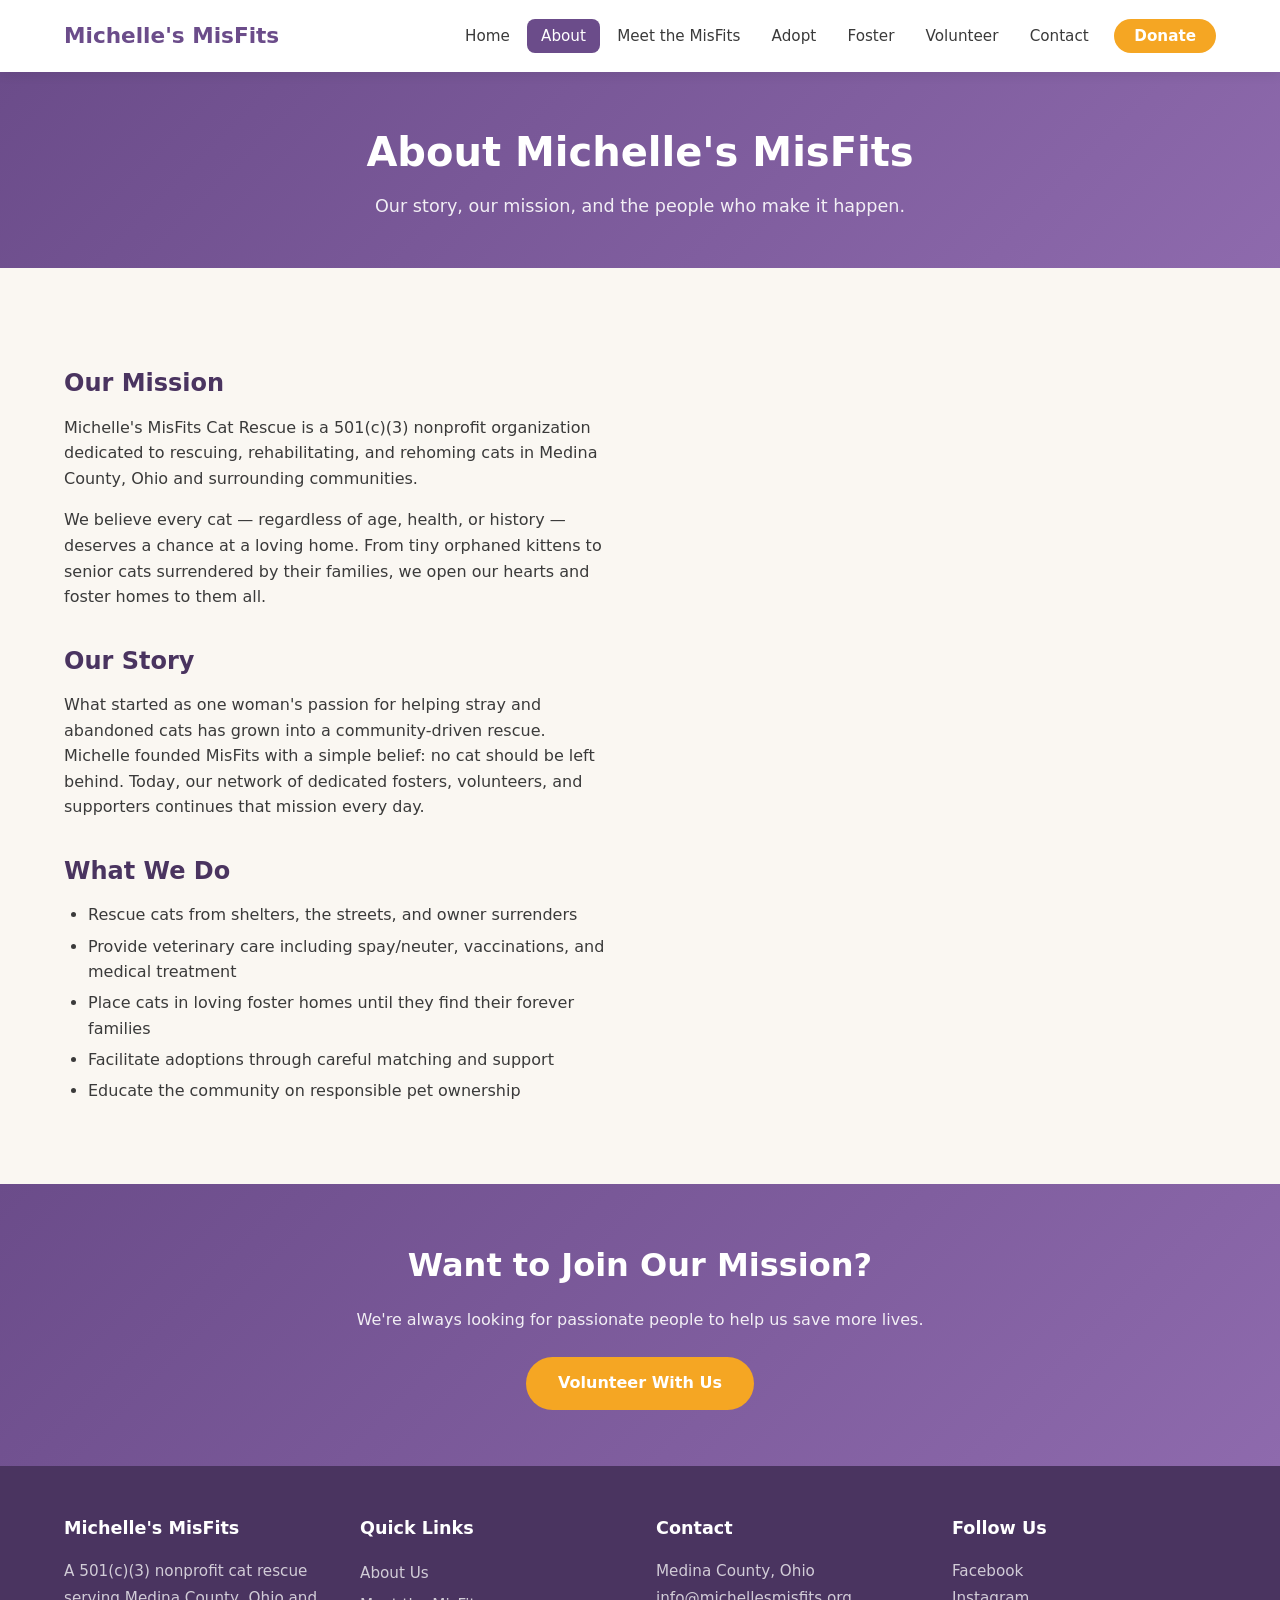
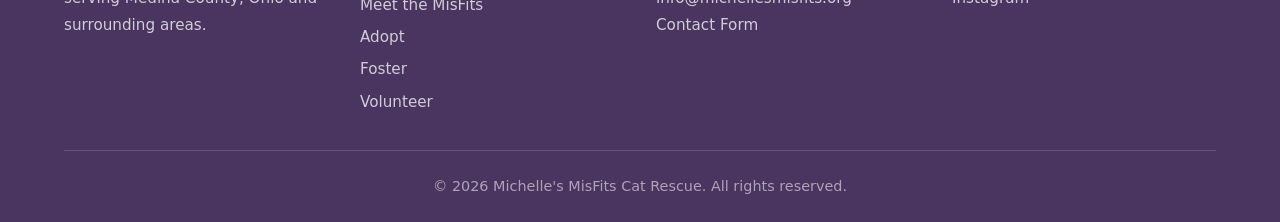
==== about.html @ 8b6a73ad "Add complete static site for Michelle's MisFits Cat Rescue 8-page static site with shared nav/footer" ====
<!DOCTYPE html>
<html lang="en">
<head>
  <meta charset="UTF-8">
  <meta name="viewport" content="width=device-width, initial-scale=1.0">
  <title>About Us | Michelle's MisFits Cat Rescue</title>
  <meta name="description" content="Learn about Michelle's MisFits, our mission, and the team behind Medina County's dedicated cat rescue.">
  <link rel="stylesheet" href="styles.css">
</head>
<body>

  <!-- HEADER -->
  <header>
    <nav class="nav-wrapper">
      <a href="index.html" class="logo">
        <img src="images/logo.png" alt="Michelle's MisFits logo" onerror="this.style.display='none'">
        <span>Michelle's MisFits</span>
      </a>
      <button class="hamburger" onclick="document.querySelector('.nav-links').classList.toggle('open')" aria-label="Toggle menu">
        <span></span><span></span><span></span>
      </button>
      <ul class="nav-links">
        <li><a href="index.html">Home</a></li>
        <li><a href="about.html" class="active">About</a></li>
        <li><a href="meet-the-misfits.html">Meet the MisFits</a></li>
        <li><a href="adopt.html">Adopt</a></li>
        <li><a href="foster.html">Foster</a></li>
        <li><a href="volunteer.html">Volunteer</a></li>
        <li><a href="contact.html">Contact</a></li>
        <li><a href="donate.html" class="btn-nav">Donate</a></li>
      </ul>
    </nav>
  </header>

  <!-- PAGE HEADER -->
  <section class="page-header">
    <h1>About Michelle's MisFits</h1>
    <p>Our story, our mission, and the people who make it happen.</p>
  </section>

  <!-- ABOUT CONTENT -->
  <section>
    <div class="container">
      <div class="about-content">
        <div>
          <img src="images/about-cats.jpg" alt="Rescued cats at Michelle's MisFits" onerror="this.parentElement.style.display='none'">
        </div>
        <div class="prose">
          <h2>Our Mission</h2>
          <p>Michelle's MisFits Cat Rescue is a 501(c)(3) nonprofit organization dedicated to rescuing, rehabilitating, and rehoming cats in Medina County, Ohio and surrounding communities.</p>
          <p>We believe every cat &mdash; regardless of age, health, or history &mdash; deserves a chance at a loving home. From tiny orphaned kittens to senior cats surrendered by their families, we open our hearts and foster homes to them all.</p>

          <h2>Our Story</h2>
          <p>What started as one woman's passion for helping stray and abandoned cats has grown into a community-driven rescue. Michelle founded MisFits with a simple belief: no cat should be left behind. Today, our network of dedicated fosters, volunteers, and supporters continues that mission every day.</p>

          <h2>What We Do</h2>
          <ul>
            <li>Rescue cats from shelters, the streets, and owner surrenders</li>
            <li>Provide veterinary care including spay/neuter, vaccinations, and medical treatment</li>
            <li>Place cats in loving foster homes until they find their forever families</li>
            <li>Facilitate adoptions through careful matching and support</li>
            <li>Educate the community on responsible pet ownership</li>
          </ul>
        </div>
      </div>
    </div>
  </section>

  <!-- CTA -->
  <section class="cta-banner">
    <h2>Want to Join Our Mission?</h2>
    <p>We're always looking for passionate people to help us save more lives.</p>
    <a href="volunteer.html" class="btn btn-primary">Volunteer With Us</a>
  </section>

  <!-- FOOTER -->
  <footer>
    <div class="container">
      <div class="footer-grid">
        <div class="footer-col">
          <h4>Michelle's MisFits</h4>
          <p>A 501(c)(3) nonprofit cat rescue serving Medina County, Ohio and surrounding areas.</p>
        </div>
        <div class="footer-col">
          <h4>Quick Links</h4>
          <ul>
            <li><a href="about.html">About Us</a></li>
            <li><a href="meet-the-misfits.html">Meet the MisFits</a></li>
            <li><a href="adopt.html">Adopt</a></li>
            <li><a href="foster.html">Foster</a></li>
            <li><a href="volunteer.html">Volunteer</a></li>
          </ul>
        </div>
        <div class="footer-col">
          <h4>Contact</h4>
          <p>Medina County, Ohio</p>
          <p><a href="mailto:info@michellesmisfits.org">info@michellesmisfits.org</a></p>
          <p><a href="contact.html">Contact Form</a></p>
        </div>
        <div class="footer-col">
          <h4>Follow Us</h4>
          <p><a href="#">Facebook</a></p>
          <p><a href="#">Instagram</a></p>
        </div>
      </div>
      <div class="footer-bottom">
        &copy; 2026 Michelle's MisFits Cat Rescue. All rights reserved.
      </div>
    </div>
  </footer>

</body>
</html>
---- styles.css ----
/* ===== RESET & BASE ===== */
*, *::before, *::after { box-sizing: border-box; margin: 0; padding: 0; }

:root {
  --primary: #6b4c8a;      /* warm purple */
  --primary-light: #8e6aad;
  --primary-dark: #4a3460;
  --accent: #f5a623;        /* golden amber */
  --accent-light: #ffd078;
  --bg: #faf7f2;            /* warm cream */
  --bg-alt: #f0ebe3;
  --text: #3a3a3a;
  --text-light: #6b6b6b;
  --white: #ffffff;
  --shadow: 0 2px 12px rgba(0,0,0,0.08);
  --shadow-lg: 0 4px 24px rgba(0,0,0,0.12);
  --radius: 12px;
  --radius-sm: 8px;
  --max-width: 1200px;
  --transition: 0.3s ease;
}

html { scroll-behavior: smooth; }

body {
  font-family: 'Segoe UI', system-ui, -apple-system, sans-serif;
  color: var(--text);
  background: var(--bg);
  line-height: 1.6;
  min-height: 100vh;
  display: flex;
  flex-direction: column;
}

img { max-width: 100%; height: auto; display: block; }
a { color: var(--primary); text-decoration: none; transition: color var(--transition); }
a:hover { color: var(--accent); }

.container { max-width: var(--max-width); margin: 0 auto; padding: 0 1.5rem; }

/* ===== HEADER / NAV ===== */
header {
  background: var(--white);
  box-shadow: var(--shadow);
  position: sticky;
  top: 0;
  z-index: 1000;
}

.nav-wrapper {
  max-width: var(--max-width);
  margin: 0 auto;
  padding: 0 1.5rem;
  display: flex;
  align-items: center;
  justify-content: space-between;
  height: 72px;
}

.logo {
  display: flex;
  align-items: center;
  gap: 0.75rem;
  font-size: 1.35rem;
  font-weight: 700;
  color: var(--primary);
}

.logo img {
  height: 48px;
  width: 48px;
  border-radius: 50%;
  object-fit: cover;
}

.logo span { white-space: nowrap; }

/* Desktop nav */
.nav-links {
  display: flex;
  list-style: none;
  gap: 0.25rem;
  align-items: center;
}

.nav-links a {
  padding: 0.5rem 0.85rem;
  border-radius: var(--radius-sm);
  font-weight: 500;
  font-size: 0.95rem;
  color: var(--text);
  transition: background var(--transition), color var(--transition);
}

.nav-links a:hover,
.nav-links a.active {
  background: var(--primary);
  color: var(--white);
}

.nav-links .btn-nav {
  background: var(--accent);
  color: var(--white);
  font-weight: 600;
  padding: 0.5rem 1.25rem;
  border-radius: 50px;
  margin-left: 0.5rem;
}

.nav-links .btn-nav:hover {
  background: var(--primary);
}

/* Hamburger */
.hamburger {
  display: none;
  flex-direction: column;
  gap: 5px;
  cursor: pointer;
  background: none;
  border: none;
  padding: 4px;
}

.hamburger span {
  display: block;
  width: 26px;
  height: 3px;
  background: var(--primary);
  border-radius: 2px;
  transition: var(--transition);
}

/* Mobile nav */
@media (max-width: 900px) {
  .hamburger { display: flex; }

  .nav-links {
    display: none;
    flex-direction: column;
    position: absolute;
    top: 72px;
    left: 0;
    right: 0;
    background: var(--white);
    box-shadow: var(--shadow-lg);
    padding: 1rem;
    gap: 0.25rem;
  }

  .nav-links.open { display: flex; }

  .nav-links a {
    padding: 0.75rem 1rem;
    width: 100%;
  }

  .nav-links .btn-nav {
    margin-left: 0;
    text-align: center;
    margin-top: 0.5rem;
  }
}

/* ===== HERO ===== */
.hero {
  background: linear-gradient(135deg, var(--primary) 0%, var(--primary-light) 100%);
  color: var(--white);
  padding: 5rem 1.5rem;
  text-align: center;
}

.hero h1 {
  font-size: clamp(2rem, 5vw, 3.25rem);
  margin-bottom: 1rem;
  line-height: 1.2;
}

.hero p {
  font-size: clamp(1rem, 2.5vw, 1.25rem);
  max-width: 700px;
  margin: 0 auto 2rem;
  opacity: 0.92;
}

/* ===== BUTTONS ===== */
.btn {
  display: inline-block;
  padding: 0.85rem 2rem;
  border-radius: 50px;
  font-weight: 600;
  font-size: 1rem;
  cursor: pointer;
  border: none;
  transition: transform var(--transition), box-shadow var(--transition), background var(--transition);
}

.btn:hover { transform: translateY(-2px); box-shadow: var(--shadow-lg); }

.btn-primary { background: var(--accent); color: var(--white); }
.btn-primary:hover { background: #e09510; color: var(--white); }

.btn-secondary { background: var(--white); color: var(--primary); }
.btn-secondary:hover { background: var(--bg-alt); color: var(--primary); }

.btn-outline {
  background: transparent;
  color: var(--primary);
  border: 2px solid var(--primary);
}
.btn-outline:hover { background: var(--primary); color: var(--white); }

.hero .btn + .btn { margin-left: 1rem; }

/* ===== MARQUEE ===== */
.marquee-section {
  background: var(--accent);
  overflow: hidden;
  padding: 0.75rem 0;
}

.marquee-track {
  display: flex;
  width: max-content;
  animation: marquee 30s linear infinite;
}

.marquee-track span {
  white-space: nowrap;
  padding: 0 3rem;
  font-weight: 600;
  color: var(--white);
  font-size: 1rem;
}

@keyframes marquee {
  0% { transform: translateX(0); }
  100% { transform: translateX(-50%); }
}

/* ===== SECTION DEFAULTS ===== */
section { padding: 4rem 0; }

.section-title {
  text-align: center;
  font-size: clamp(1.5rem, 3.5vw, 2.25rem);
  color: var(--primary-dark);
  margin-bottom: 0.75rem;
}

.section-subtitle {
  text-align: center;
  color: var(--text-light);
  max-width: 650px;
  margin: 0 auto 2.5rem;
  font-size: 1.05rem;
}

/* ===== THREE WAYS (homepage) ===== */
.ways-grid {
  display: grid;
  grid-template-columns: repeat(auto-fit, minmax(280px, 1fr));
  gap: 2rem;
}

.way-card {
  background: var(--white);
  border-radius: var(--radius);
  padding: 2.5rem 2rem;
  text-align: center;
  box-shadow: var(--shadow);
  transition: transform var(--transition), box-shadow var(--transition);
}

.way-card:hover { transform: translateY(-4px); box-shadow: var(--shadow-lg); }

.way-card .icon {
  font-size: 3rem;
  margin-bottom: 1rem;
}

.way-card h3 {
  font-size: 1.3rem;
  color: var(--primary);
  margin-bottom: 0.75rem;
}

.way-card p {
  color: var(--text-light);
  margin-bottom: 1.25rem;
}

/* ===== ABOUT ===== */
.about-content {
  display: grid;
  grid-template-columns: 1fr 1fr;
  gap: 3rem;
  align-items: center;
}

.about-content img {
  border-radius: var(--radius);
  box-shadow: var(--shadow-lg);
  width: 100%;
}

@media (max-width: 768px) {
  .about-content { grid-template-columns: 1fr; }
}

/* ===== CAT GALLERY ===== */
.cat-grid {
  display: grid;
  grid-template-columns: repeat(auto-fill, minmax(260px, 1fr));
  gap: 2rem;
}

.cat-card {
  background: var(--white);
  border-radius: var(--radius);
  overflow: hidden;
  box-shadow: var(--shadow);
  transition: transform var(--transition), box-shadow var(--transition);
}

.cat-card:hover { transform: translateY(-4px); box-shadow: var(--shadow-lg); }

.cat-card img {
  width: 100%;
  height: 260px;
  object-fit: cover;
}

.cat-card-body {
  padding: 1.25rem;
}

.cat-card-body h3 {
  color: var(--primary);
  margin-bottom: 0.35rem;
}

.cat-card-body .cat-meta {
  color: var(--text-light);
  font-size: 0.9rem;
  margin-bottom: 0.75rem;
}

.cat-card-body p {
  font-size: 0.95rem;
  color: var(--text);
}

/* ===== FORMS ===== */
.form-section {
  max-width: 700px;
  margin: 0 auto;
}

.form-group {
  margin-bottom: 1.5rem;
}

.form-group label {
  display: block;
  font-weight: 600;
  margin-bottom: 0.4rem;
  color: var(--primary-dark);
}

.form-group input,
.form-group textarea,
.form-group select {
  width: 100%;
  padding: 0.75rem 1rem;
  border: 2px solid #ddd;
  border-radius: var(--radius-sm);
  font-size: 1rem;
  font-family: inherit;
  transition: border-color var(--transition);
}

.form-group input:focus,
.form-group textarea:focus,
.form-group select:focus {
  outline: none;
  border-color: var(--primary);
}

.form-group textarea { resize: vertical; min-height: 120px; }

/* ===== DONATE ===== */
.donate-options {
  display: grid;
  grid-template-columns: repeat(auto-fit, minmax(200px, 1fr));
  gap: 1.5rem;
  margin-bottom: 2.5rem;
}

.donate-card {
  background: var(--white);
  border: 2px solid #e8e0f0;
  border-radius: var(--radius);
  padding: 2rem;
  text-align: center;
  transition: border-color var(--transition), transform var(--transition);
  cursor: pointer;
}

.donate-card:hover {
  border-color: var(--primary);
  transform: translateY(-2px);
}

.donate-card .amount {
  font-size: 2rem;
  font-weight: 700;
  color: var(--primary);
  margin-bottom: 0.5rem;
}

.donate-card p {
  color: var(--text-light);
  font-size: 0.95rem;
}

/* ===== INFO BOXES ===== */
.info-grid {
  display: grid;
  grid-template-columns: repeat(auto-fit, minmax(300px, 1fr));
  gap: 2rem;
}

.info-box {
  background: var(--white);
  border-radius: var(--radius);
  padding: 2rem;
  box-shadow: var(--shadow);
}

.info-box h3 {
  color: var(--primary);
  margin-bottom: 0.75rem;
  font-size: 1.2rem;
}

.info-box ul {
  list-style: none;
  padding: 0;
}

.info-box ul li {
  padding: 0.4rem 0;
  padding-left: 1.5rem;
  position: relative;
  color: var(--text);
}

.info-box ul li::before {
  content: "🐾";
  position: absolute;
  left: 0;
}

/* ===== STEPS ===== */
.steps {
  display: grid;
  grid-template-columns: repeat(auto-fit, minmax(220px, 1fr));
  gap: 2rem;
  counter-reset: step;
}

.step {
  text-align: center;
  padding: 2rem 1.5rem;
  background: var(--white);
  border-radius: var(--radius);
  box-shadow: var(--shadow);
  position: relative;
}

.step::before {
  counter-increment: step;
  content: counter(step);
  display: flex;
  align-items: center;
  justify-content: center;
  width: 48px;
  height: 48px;
  background: var(--primary);
  color: var(--white);
  border-radius: 50%;
  font-size: 1.25rem;
  font-weight: 700;
  margin: 0 auto 1rem;
}

.step h3 {
  color: var(--primary);
  margin-bottom: 0.5rem;
}

.step p {
  color: var(--text-light);
  font-size: 0.95rem;
}

/* ===== CTA BANNER ===== */
.cta-banner {
  background: linear-gradient(135deg, var(--primary) 0%, var(--primary-light) 100%);
  color: var(--white);
  text-align: center;
  padding: 3.5rem 1.5rem;
}

.cta-banner h2 {
  font-size: clamp(1.4rem, 3vw, 2rem);
  margin-bottom: 1rem;
}

.cta-banner p {
  opacity: 0.9;
  margin-bottom: 1.5rem;
  max-width: 600px;
  margin-left: auto;
  margin-right: auto;
}

/* ===== FOOTER ===== */
footer {
  background: var(--primary-dark);
  color: rgba(255,255,255,0.85);
  padding: 3rem 0 1.5rem;
  margin-top: auto;
}

.footer-grid {
  display: grid;
  grid-template-columns: repeat(auto-fit, minmax(200px, 1fr));
  gap: 2rem;
  margin-bottom: 2rem;
}

.footer-col h4 {
  color: var(--white);
  margin-bottom: 1rem;
  font-size: 1.1rem;
}

.footer-col p,
.footer-col a {
  color: rgba(255,255,255,0.75);
  font-size: 0.95rem;
  line-height: 1.8;
}

.footer-col a:hover { color: var(--accent-light); }

.footer-col ul { list-style: none; }
.footer-col ul li a { display: block; padding: 0.15rem 0; }

.footer-bottom {
  border-top: 1px solid rgba(255,255,255,0.15);
  padding-top: 1.5rem;
  text-align: center;
  font-size: 0.9rem;
  color: rgba(255,255,255,0.55);
}

/* ===== PAGE HEADER (inner pages) ===== */
.page-header {
  background: linear-gradient(135deg, var(--primary) 0%, var(--primary-light) 100%);
  color: var(--white);
  text-align: center;
  padding: 3rem 1.5rem;
}

.page-header h1 {
  font-size: clamp(1.75rem, 4vw, 2.5rem);
  margin-bottom: 0.5rem;
}

.page-header p {
  opacity: 0.9;
  font-size: 1.1rem;
}

/* ===== PROSE CONTENT ===== */
.prose { max-width: 800px; margin: 0 auto; }
.prose h2 { color: var(--primary-dark); margin: 2rem 0 0.75rem; font-size: 1.5rem; }
.prose p { margin-bottom: 1rem; }
.prose ul, .prose ol { margin-bottom: 1rem; padding-left: 1.5rem; }
.prose li { margin-bottom: 0.35rem; }

/* ===== UTILITIES ===== */
.text-center { text-align: center; }
.mt-2 { margin-top: 2rem; }
.mb-2 { margin-bottom: 2rem; }
.mt-3 { margin-top: 3rem; }
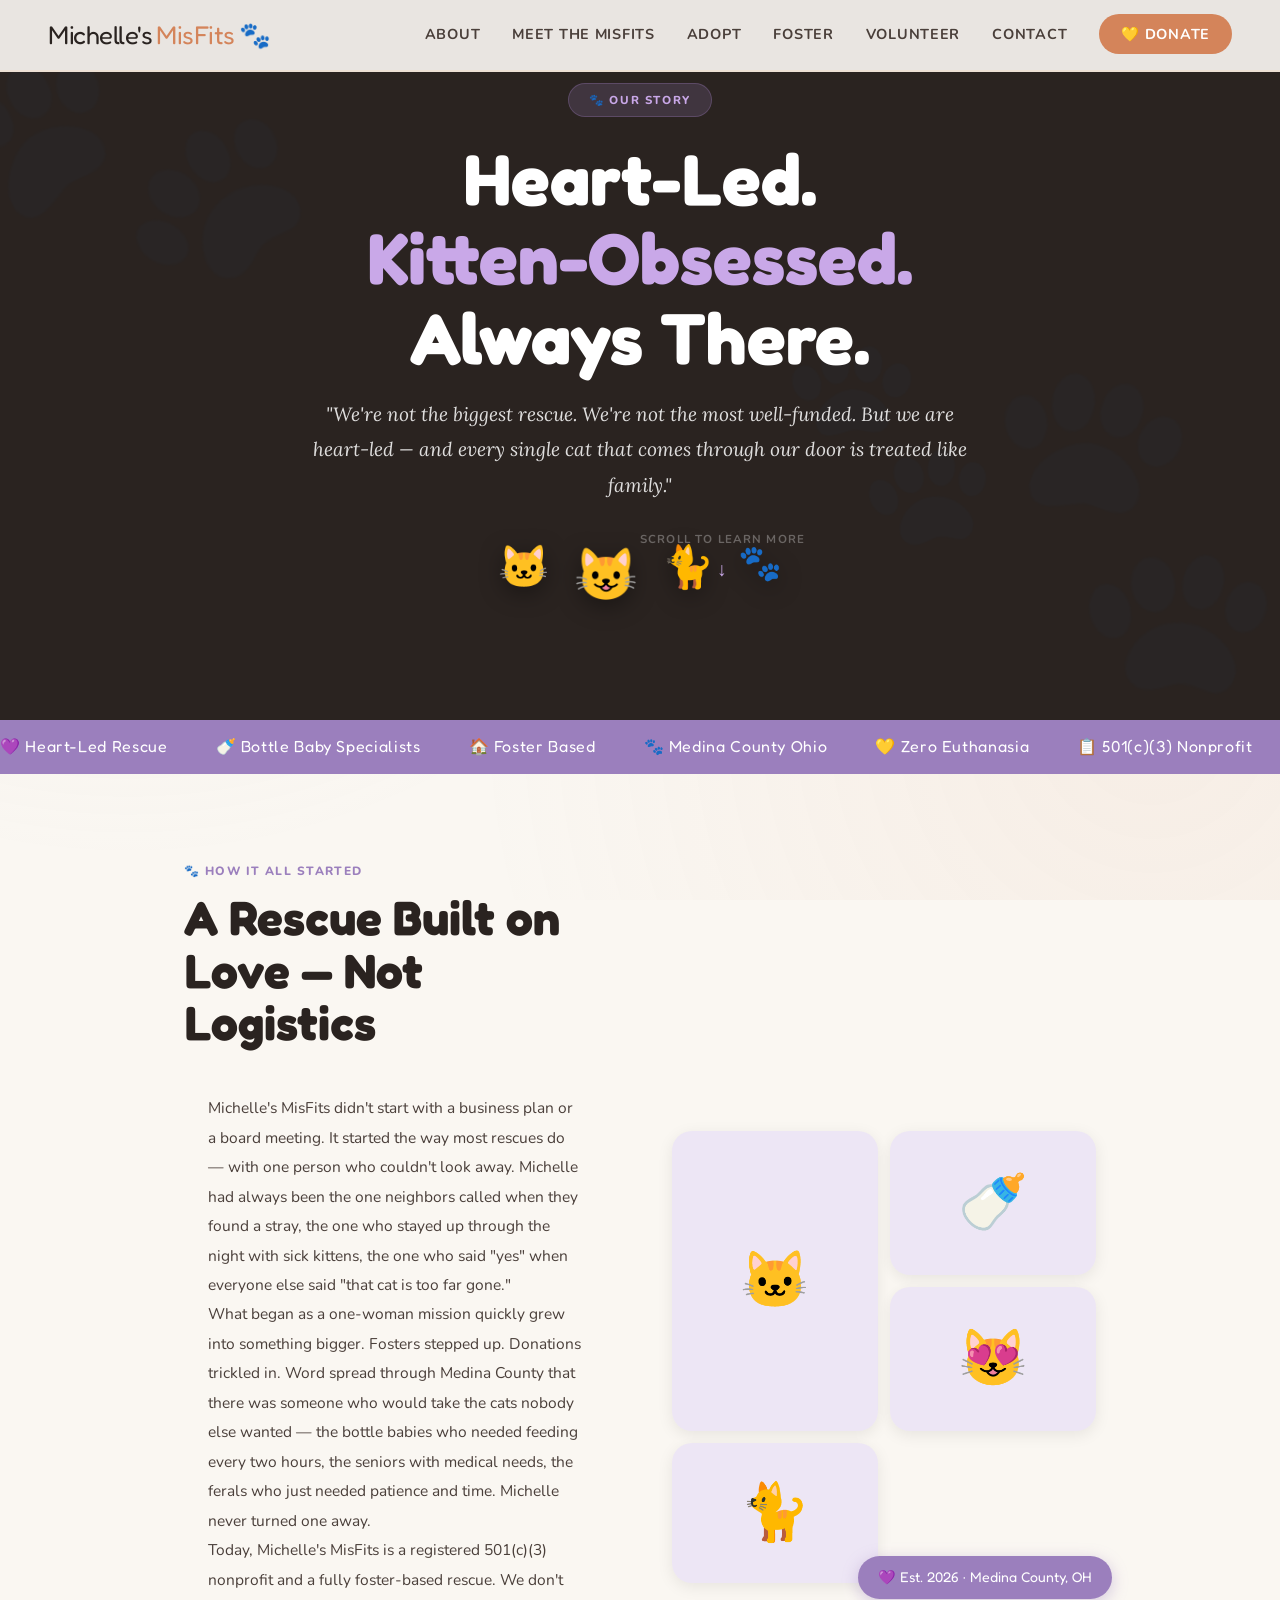
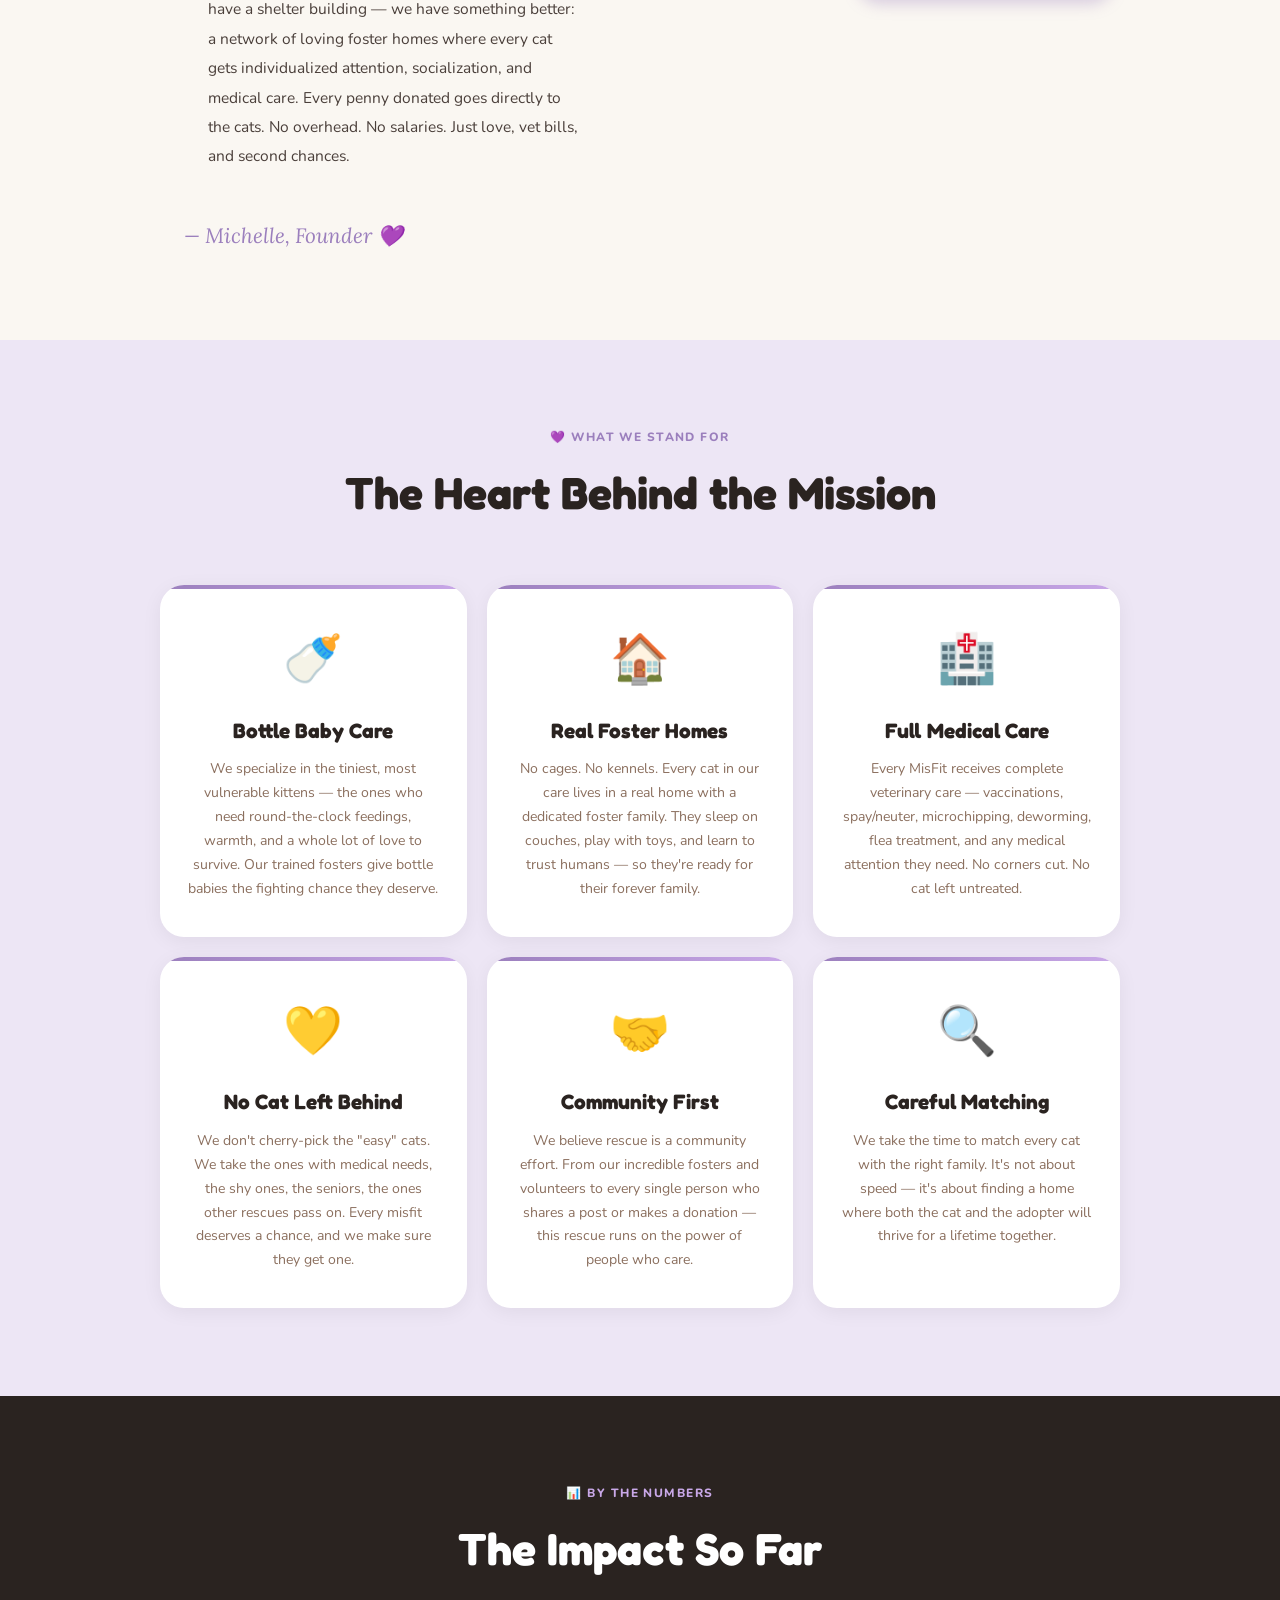
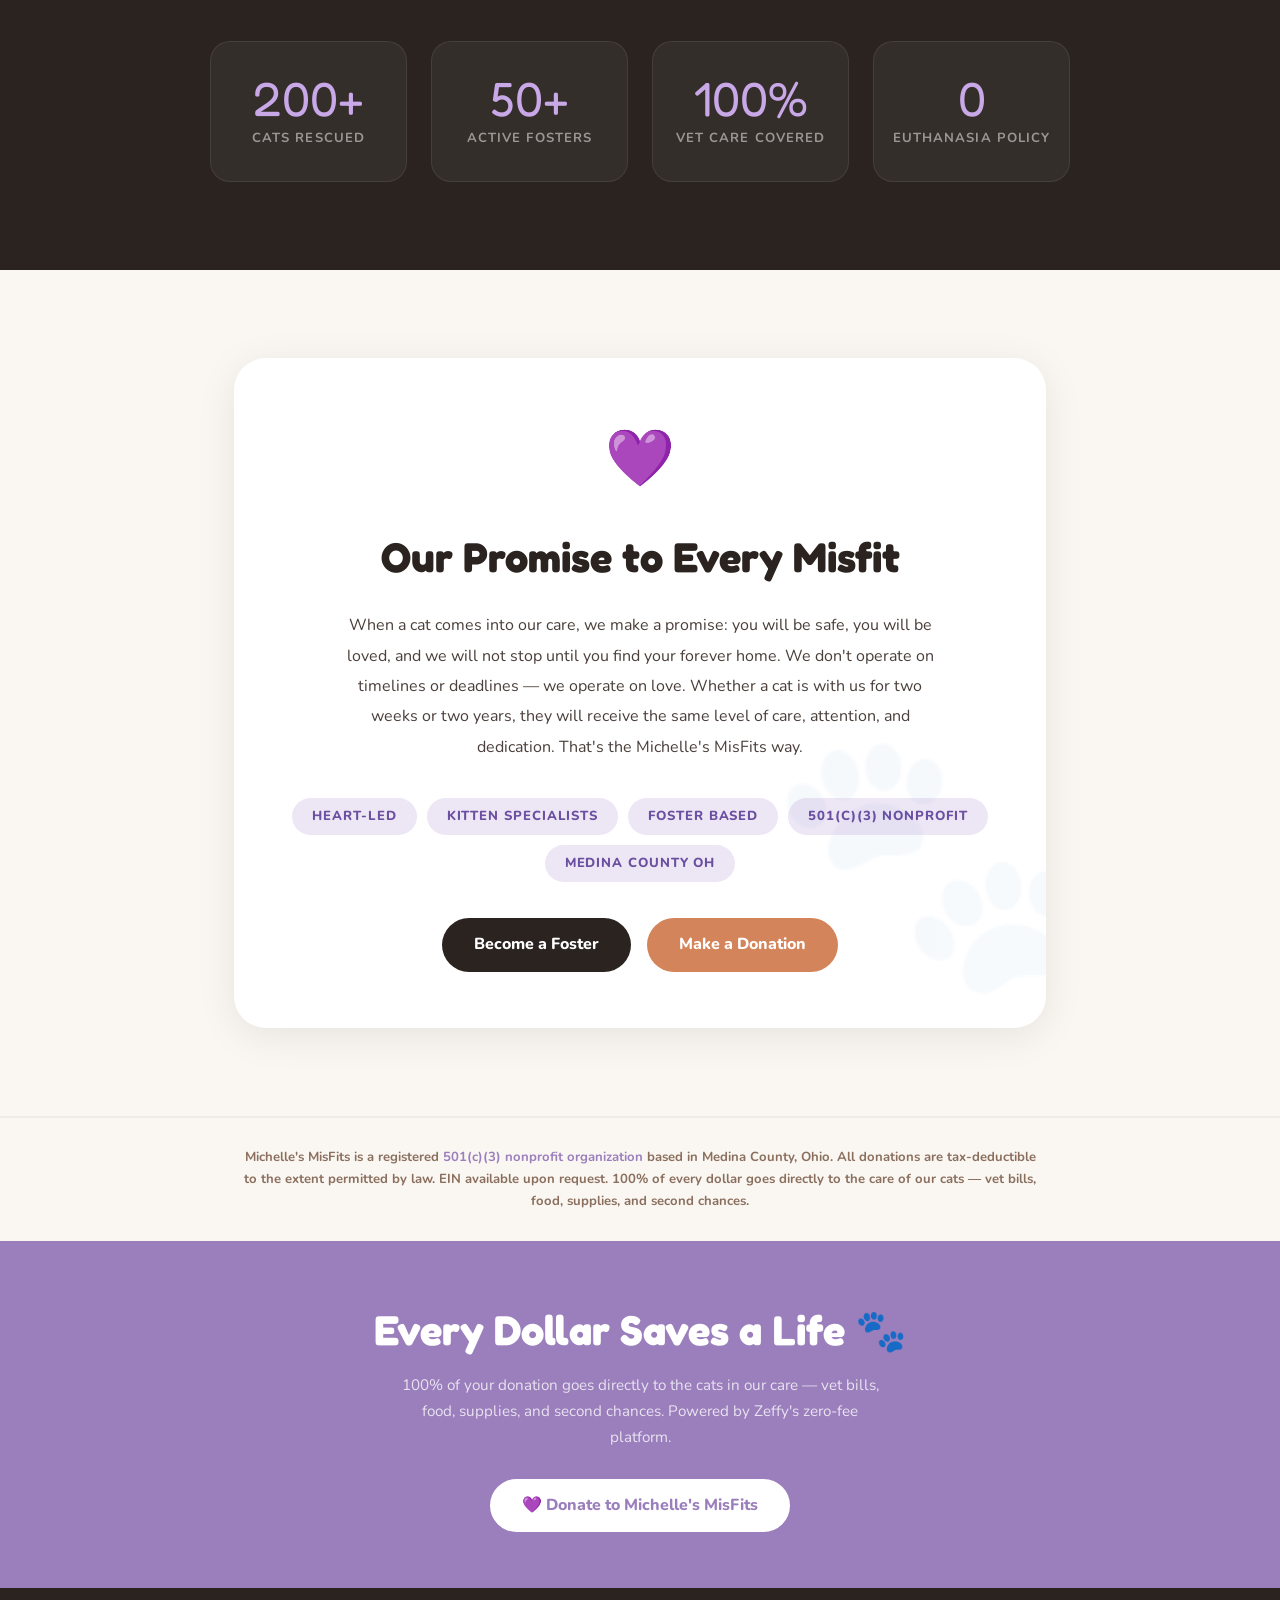
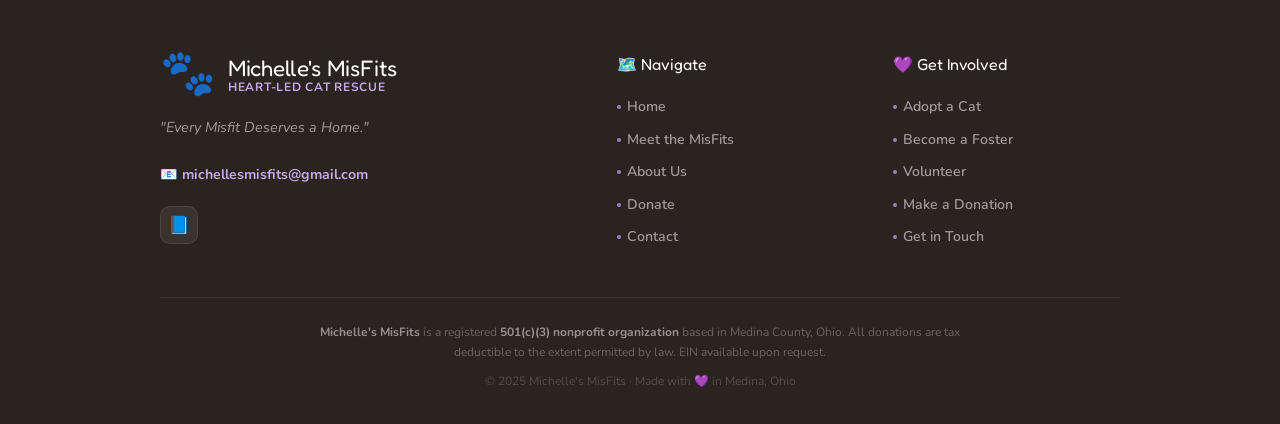
==== commit 19b816e8: "Replace placeholder content with real designs and branding Complete site overhaul with real content " ====
--- a/about.html
+++ b/about.html
@@ -4,110 +4,245 @@
   <meta charset="UTF-8">
   <meta name="viewport" content="width=device-width, initial-scale=1.0">
   <title>About Us | Michelle's MisFits Cat Rescue</title>
-  <meta name="description" content="Learn about Michelle's MisFits, our mission, and the team behind Medina County's dedicated cat rescue.">
+  <meta name="description" content="Learn about Michelle's MisFits — a heart-led, foster-based cat rescue in Medina County, Ohio. Specializing in bottle babies and second chances.">
+  <link rel="preconnect" href="https://fonts.googleapis.com">
+  <link rel="preconnect" href="https://fonts.gstatic.com" crossorigin>
+  <link href="https://fonts.googleapis.com/css2?family=Fredoka+One&family=Lora:ital,wght@0,400;0,700;1,400;1,700&family=Nunito:wght@400;600;700;800;900&display=swap" rel="stylesheet">
   <link rel="stylesheet" href="styles.css">
 </head>
 <body>
 
-  <!-- HEADER -->
-  <header>
-    <nav class="nav-wrapper">
-      <a href="index.html" class="logo">
-        <img src="images/logo.png" alt="Michelle's MisFits logo" onerror="this.style.display='none'">
-        <span>Michelle's MisFits</span>
-      </a>
-      <button class="hamburger" onclick="document.querySelector('.nav-links').classList.toggle('open')" aria-label="Toggle menu">
-        <span></span><span></span><span></span>
-      </button>
-      <ul class="nav-links">
-        <li><a href="index.html">Home</a></li>
-        <li><a href="about.html" class="active">About</a></li>
-        <li><a href="meet-the-misfits.html">Meet the MisFits</a></li>
-        <li><a href="adopt.html">Adopt</a></li>
-        <li><a href="foster.html">Foster</a></li>
-        <li><a href="volunteer.html">Volunteer</a></li>
-        <li><a href="contact.html">Contact</a></li>
-        <li><a href="donate.html" class="btn-nav">Donate</a></li>
+<!-- ============ NAV ============ -->
+<nav>
+  <a href="index.html" class="nav-logo">Michelle's <span>MisFits</span> 🐾</a>
+  <button class="hamburger" onclick="document.querySelector('.nav-links').classList.toggle('open')" aria-label="Toggle menu"><span></span><span></span><span></span></button>
+  <ul class="nav-links">
+    <li><a href="about.html">About</a></li>
+    <li><a href="meet-the-misfits.html">Meet the MisFits</a></li>
+    <li><a href="adopt.html">Adopt</a></li>
+    <li><a href="foster.html">Foster</a></li>
+    <li><a href="volunteer.html">Volunteer</a></li>
+    <li><a href="contact.html">Contact</a></li>
+    <li><a href="donate.html" class="nav-donate">💛 Donate</a></li>
+  </ul>
+</nav>
+
+<!-- ============ 1. DARK HERO ============ -->
+<section class="page-hero about-hero">
+  <div class="hero-paw hero-paw-1">🐾</div>
+  <div class="hero-paw hero-paw-2">🐾</div>
+  <div class="hero-paw hero-paw-3">🐾</div>
+  <div class="hero-content">
+    <span class="eyebrow-badge">🐾 Our Story</span>
+    <h1>Heart-Led.<br><span class="accent">Kitten-Obsessed.</span><br>Always There.</h1>
+    <p class="mission-quote" style="font-family:'Lora',serif;font-style:italic;">
+      "We're not the biggest rescue. We're not the most well-funded. But we are heart-led — and every single cat that comes through our door is treated like family."
+    </p>
+    <div class="floating-kittens">
+      <span class="float-emoji float-1">🐱</span>
+      <span class="float-emoji float-2">😺</span>
+      <span class="float-emoji float-3">🐈</span>
+      <span class="float-emoji float-4">🐾</span>
+    </div>
+    <div class="scroll-hint">
+      <span>Scroll to learn more</span>
+      <div class="scroll-arrow">↓</div>
+    </div>
+  </div>
+</section>
+
+<!-- ============ 2. PURPLE MARQUEE STRIP ============ -->
+<div class="marquee-strip">
+  <div class="marquee-track">
+    <span class="marquee-item">💜 Heart-Led Rescue</span>
+    <span class="marquee-item">🍼 Bottle Baby Specialists</span>
+    <span class="marquee-item">🏠 Foster Based</span>
+    <span class="marquee-item">🐾 Medina County Ohio</span>
+    <span class="marquee-item">💛 Zero Euthanasia</span>
+    <span class="marquee-item">📋 501(c)(3) Nonprofit</span>
+    <span class="marquee-item">🏥 Full Vet Care</span>
+    <span class="marquee-item">✨ Every Misfit Deserves a Home</span>
+    <!-- Duplicated for seamless loop -->
+    <span class="marquee-item">💜 Heart-Led Rescue</span>
+    <span class="marquee-item">🍼 Bottle Baby Specialists</span>
+    <span class="marquee-item">🏠 Foster Based</span>
+    <span class="marquee-item">🐾 Medina County Ohio</span>
+    <span class="marquee-item">💛 Zero Euthanasia</span>
+    <span class="marquee-item">📋 501(c)(3) Nonprofit</span>
+    <span class="marquee-item">🏥 Full Vet Care</span>
+    <span class="marquee-item">✨ Every Misfit Deserves a Home</span>
+  </div>
+</div>
+
+<!-- ============ 3. STORY SECTION ============ -->
+<section class="story-section-grid">
+  <div class="story-text">
+    <span class="section-tag">🐾 How It All Started</span>
+    <h2>A Rescue Built on Love — Not Logistics</h2>
+    <div class="story-body">
+      <p>
+        Michelle's MisFits didn't start with a business plan or a board meeting. It started the way most rescues do — with one person who couldn't look away. Michelle had always been the one neighbors called when they found a stray, the one who stayed up through the night with sick kittens, the one who said "yes" when everyone else said "that cat is too far gone."
+      </p>
+      <p>
+        What began as a one-woman mission quickly grew into something bigger. Fosters stepped up. Donations trickled in. Word spread through Medina County that there was someone who would take the cats nobody else wanted — the bottle babies who needed feeding every two hours, the seniors with medical needs, the ferals who just needed patience and time. Michelle never turned one away.
+      </p>
+      <p>
+        Today, Michelle's MisFits is a registered 501(c)(3) nonprofit and a fully foster-based rescue. We don't have a shelter building — we have something better: a network of loving foster homes where every cat gets individualized attention, socialization, and medical care. Every penny donated goes directly to the cats. No overhead. No salaries. Just love, vet bills, and second chances.
+      </p>
+    </div>
+    <p class="founder-signature">— Michelle, Founder 💜</p>
+  </div>
+  <div class="story-collage">
+    <div class="collage-photo collage-photo-1">
+      <span class="collage-emoji">🐱</span>
+    </div>
+    <div class="collage-photo collage-photo-2">
+      <span class="collage-emoji">🍼</span>
+    </div>
+    <div class="collage-photo collage-photo-3">
+      <span class="collage-emoji">😻</span>
+    </div>
+    <div class="collage-photo collage-photo-4">
+      <span class="collage-emoji">🐈</span>
+    </div>
+    <div class="collage-badge">💜 Est. 2026 · Medina County, OH</div>
+  </div>
+</section>
+
+<!-- ============ 4. HEART VALUES ============ -->
+<section class="heart-section">
+  <span class="section-tag">💜 What We Stand For</span>
+  <h2>The Heart Behind the Mission</h2>
+  <div class="values-grid">
+    <div class="value-card">
+      <div class="value-icon">🍼</div>
+      <h3>Bottle Baby Care</h3>
+      <p>We specialize in the tiniest, most vulnerable kittens — the ones who need round-the-clock feedings, warmth, and a whole lot of love to survive. Our trained fosters give bottle babies the fighting chance they deserve.</p>
+    </div>
+    <div class="value-card">
+      <div class="value-icon">🏠</div>
+      <h3>Real Foster Homes</h3>
+      <p>No cages. No kennels. Every cat in our care lives in a real home with a dedicated foster family. They sleep on couches, play with toys, and learn to trust humans — so they're ready for their forever family.</p>
+    </div>
+    <div class="value-card">
+      <div class="value-icon">🏥</div>
+      <h3>Full Medical Care</h3>
+      <p>Every MisFit receives complete veterinary care — vaccinations, spay/neuter, microchipping, deworming, flea treatment, and any medical attention they need. No corners cut. No cat left untreated.</p>
+    </div>
+    <div class="value-card">
+      <div class="value-icon">💛</div>
+      <h3>No Cat Left Behind</h3>
+      <p>We don't cherry-pick the "easy" cats. We take the ones with medical needs, the shy ones, the seniors, the ones other rescues pass on. Every misfit deserves a chance, and we make sure they get one.</p>
+    </div>
+    <div class="value-card">
+      <div class="value-icon">🤝</div>
+      <h3>Community First</h3>
+      <p>We believe rescue is a community effort. From our incredible fosters and volunteers to every single person who shares a post or makes a donation — this rescue runs on the power of people who care.</p>
+    </div>
+    <div class="value-card">
+      <div class="value-icon">🔍</div>
+      <h3>Careful Matching</h3>
+      <p>We take the time to match every cat with the right family. It's not about speed — it's about finding a home where both the cat and the adopter will thrive for a lifetime together.</p>
+    </div>
+  </div>
+</section>
+
+<!-- ============ 5. NUMBERS SECTION ============ -->
+<section class="numbers-section">
+  <span class="section-tag">📊 By the Numbers</span>
+  <h2>The Impact So Far</h2>
+  <div class="numbers-grid">
+    <div class="number-card">
+      <div class="number-value">200+</div>
+      <div class="number-label">Cats Rescued</div>
+    </div>
+    <div class="number-card">
+      <div class="number-value">50+</div>
+      <div class="number-label">Active Fosters</div>
+    </div>
+    <div class="number-card">
+      <div class="number-value">100%</div>
+      <div class="number-label">Vet Care Covered</div>
+    </div>
+    <div class="number-card">
+      <div class="number-value">0</div>
+      <div class="number-label">Euthanasia Policy</div>
+    </div>
+  </div>
+</section>
+
+<!-- ============ 6. PROMISE SECTION ============ -->
+<section class="promise-section">
+  <div class="promise-card">
+    <div class="promise-icon">💜</div>
+    <h2>Our Promise to Every Misfit</h2>
+    <p class="promise-text">
+      When a cat comes into our care, we make a promise: you will be safe, you will be loved, and we will not stop until you find your forever home. We don't operate on timelines or deadlines — we operate on love. Whether a cat is with us for two weeks or two years, they will receive the same level of care, attention, and dedication. That's the Michelle's MisFits way.
+    </p>
+    <div class="promise-tags">
+      <span class="promise-tag">Heart-Led</span>
+      <span class="promise-tag">Kitten Specialists</span>
+      <span class="promise-tag">Foster Based</span>
+      <span class="promise-tag">501(c)(3) Nonprofit</span>
+      <span class="promise-tag">Medina County OH</span>
+    </div>
+    <div class="promise-ctas">
+      <a href="foster.html" class="btn btn-primary">Become a Foster</a>
+      <a href="donate.html" class="btn btn-secondary">Make a Donation</a>
+    </div>
+  </div>
+</section>
+
+<!-- ============ 7. NONPROFIT BAR ============ -->
+<section class="nonprofit-bar">
+  <p>Michelle's MisFits is a registered <strong>501(c)(3) nonprofit organization</strong> based in Medina County, Ohio. All donations are tax-deductible to the extent permitted by law. EIN available upon request. 100% of every dollar goes directly to the care of our cats — vet bills, food, supplies, and second chances.</p>
+</section>
+
+<!-- ============ PRE-FOOTER + FOOTER ============ -->
+<div class="pre-footer">
+  <h2>Every Dollar Saves a Life 🐾</h2>
+  <p>100% of your donation goes directly to the cats in our care — vet bills, food, supplies, and second chances. Powered by Zeffy's zero-fee platform.</p>
+  <a href="donate.html" class="btn btn-white">💜 Donate to Michelle's MisFits</a>
+</div>
+<footer class="site-footer">
+  <div class="footer-inner">
+    <div class="footer-brand">
+      <div class="footer-logo-wrap">
+        <span class="footer-logo-emoji">🐾</span>
+        <div class="footer-logo-text">Michelle's MisFits<span>Heart-Led Cat Rescue</span></div>
+      </div>
+      <p class="footer-tagline">"Every Misfit Deserves a Home."</p>
+      <a href="mailto:michellesmisfits@gmail.com" class="footer-email">📧 michellesmisfits@gmail.com</a>
+      <div class="social-row">
+        <a href="https://www.facebook.com/people/Michelles-MisFits/61588506330817/" target="_blank" class="social-icon" title="Facebook">📘</a>
+      </div>
+    </div>
+    <div class="footer-nav-col">
+      <div class="footer-nav-title">🗺️ Navigate</div>
+      <ul class="footer-nav-list">
+        <li><a href="index.html"><span class="nav-dot"></span>Home</a></li>
+        <li><a href="meet-the-misfits.html"><span class="nav-dot"></span>Meet the MisFits</a></li>
+        <li><a href="about.html"><span class="nav-dot"></span>About Us</a></li>
+        <li><a href="donate.html"><span class="nav-dot"></span>Donate</a></li>
+        <li><a href="contact.html"><span class="nav-dot"></span>Contact</a></li>
       </ul>
-    </nav>
-  </header>
-
-  <!-- PAGE HEADER -->
-  <section class="page-header">
-    <h1>About Michelle's MisFits</h1>
-    <p>Our story, our mission, and the people who make it happen.</p>
-  </section>
-
-  <!-- ABOUT CONTENT -->
-  <section>
-    <div class="container">
-      <div class="about-content">
-        <div>
-          <img src="images/about-cats.jpg" alt="Rescued cats at Michelle's MisFits" onerror="this.parentElement.style.display='none'">
-        </div>
-        <div class="prose">
-          <h2>Our Mission</h2>
-          <p>Michelle's MisFits Cat Rescue is a 501(c)(3) nonprofit organization dedicated to rescuing, rehabilitating, and rehoming cats in Medina County, Ohio and surrounding communities.</p>
-          <p>We believe every cat &mdash; regardless of age, health, or history &mdash; deserves a chance at a loving home. From tiny orphaned kittens to senior cats surrendered by their families, we open our hearts and foster homes to them all.</p>
-
-          <h2>Our Story</h2>
-          <p>What started as one woman's passion for helping stray and abandoned cats has grown into a community-driven rescue. Michelle founded MisFits with a simple belief: no cat should be left behind. Today, our network of dedicated fosters, volunteers, and supporters continues that mission every day.</p>
-
-          <h2>What We Do</h2>
-          <ul>
-            <li>Rescue cats from shelters, the streets, and owner surrenders</li>
-            <li>Provide veterinary care including spay/neuter, vaccinations, and medical treatment</li>
-            <li>Place cats in loving foster homes until they find their forever families</li>
-            <li>Facilitate adoptions through careful matching and support</li>
-            <li>Educate the community on responsible pet ownership</li>
-          </ul>
-        </div>
-      </div>
-    </div>
-  </section>
-
-  <!-- CTA -->
-  <section class="cta-banner">
-    <h2>Want to Join Our Mission?</h2>
-    <p>We're always looking for passionate people to help us save more lives.</p>
-    <a href="volunteer.html" class="btn btn-primary">Volunteer With Us</a>
-  </section>
-
-  <!-- FOOTER -->
-  <footer>
-    <div class="container">
-      <div class="footer-grid">
-        <div class="footer-col">
-          <h4>Michelle's MisFits</h4>
-          <p>A 501(c)(3) nonprofit cat rescue serving Medina County, Ohio and surrounding areas.</p>
-        </div>
-        <div class="footer-col">
-          <h4>Quick Links</h4>
-          <ul>
-            <li><a href="about.html">About Us</a></li>
-            <li><a href="meet-the-misfits.html">Meet the MisFits</a></li>
-            <li><a href="adopt.html">Adopt</a></li>
-            <li><a href="foster.html">Foster</a></li>
-            <li><a href="volunteer.html">Volunteer</a></li>
-          </ul>
-        </div>
-        <div class="footer-col">
-          <h4>Contact</h4>
-          <p>Medina County, Ohio</p>
-          <p><a href="mailto:info@michellesmisfits.org">info@michellesmisfits.org</a></p>
-          <p><a href="contact.html">Contact Form</a></p>
-        </div>
-        <div class="footer-col">
-          <h4>Follow Us</h4>
-          <p><a href="#">Facebook</a></p>
-          <p><a href="#">Instagram</a></p>
-        </div>
-      </div>
-      <div class="footer-bottom">
-        &copy; 2026 Michelle's MisFits Cat Rescue. All rights reserved.
-      </div>
-    </div>
-  </footer>
+    </div>
+    <div class="footer-nav-col">
+      <div class="footer-nav-title">💜 Get Involved</div>
+      <ul class="footer-nav-list">
+        <li><a href="meet-the-misfits.html"><span class="nav-dot"></span>Adopt a Cat</a></li>
+        <li><a href="foster.html"><span class="nav-dot"></span>Become a Foster</a></li>
+        <li><a href="volunteer.html"><span class="nav-dot"></span>Volunteer</a></li>
+        <li><a href="donate.html"><span class="nav-dot"></span>Make a Donation</a></li>
+        <li><a href="contact.html"><span class="nav-dot"></span>Get in Touch</a></li>
+      </ul>
+    </div>
+  </div>
+  <div class="footer-bottom">
+    <p class="disclaimer"><strong>Michelle's MisFits</strong> is a registered <strong>501(c)(3) nonprofit organization</strong> based in Medina County, Ohio. All donations are tax deductible to the extent permitted by law. EIN available upon request.</p>
+    <p class="copyright">© 2025 Michelle's MisFits · Made with <span class="heart">💜</span> in Medina, Ohio</p>
+  </div>
+</footer>
 
 </body>
 </html>
--- a/styles.css
+++ b/styles.css
@@ -1,115 +1,111 @@
-/* ===== RESET & BASE ===== */
+/* ===== RESET & VARIABLES ===== */
 *, *::before, *::after { box-sizing: border-box; margin: 0; padding: 0; }
 
 :root {
-  --primary: #6b4c8a;      /* warm purple */
-  --primary-light: #8e6aad;
-  --primary-dark: #4a3460;
-  --accent: #f5a623;        /* golden amber */
-  --accent-light: #ffd078;
-  --bg: #faf7f2;            /* warm cream */
-  --bg-alt: #f0ebe3;
-  --text: #3a3a3a;
-  --text-light: #6b6b6b;
-  --white: #ffffff;
-  --shadow: 0 2px 12px rgba(0,0,0,0.08);
-  --shadow-lg: 0 4px 24px rgba(0,0,0,0.12);
-  --radius: 12px;
-  --radius-sm: 8px;
-  --max-width: 1200px;
-  --transition: 0.3s ease;
+  --cream: #FAF7F2;
+  --blush: #EDE0D4;
+  --taupe: #C9B8A8;
+  --brown: #8B6F5E;
+  --purple: #9B7FBD;
+  --purple-light: #C9A8E8;
+  --purple-bg: #EDE6F5;
+  --purple-deep: #6B4FA0;
+  --purple-dark: #7B5FA0;
+  --orange: #D4845A;
+  --orange-light: #F0A87A;
+  --dark: #2A2320;
+  --charcoal: #4A3F3A;
+  --pink: #E8A4A4;
+  --green: #7AC89B;
+  --white: #FFFFFF;
+  --border: #E8E0D8;
+  --border-light: #F0EBE5;
 }
 
 html { scroll-behavior: smooth; }
 
 body {
-  font-family: 'Segoe UI', system-ui, -apple-system, sans-serif;
-  color: var(--text);
-  background: var(--bg);
+  font-family: 'Nunito', sans-serif;
+  color: var(--dark);
+  background: var(--cream);
   line-height: 1.6;
   min-height: 100vh;
   display: flex;
   flex-direction: column;
+  overflow-x: hidden;
+}
+
+body::before {
+  content: '';
+  position: fixed;
+  inset: 0;
+  background-image:
+    radial-gradient(circle at 10% 20%, rgba(201,184,168,0.15) 0%, transparent 50%),
+    radial-gradient(circle at 90% 80%, rgba(212,132,90,0.08) 0%, transparent 50%);
+  pointer-events: none;
+  z-index: 0;
 }
 
 img { max-width: 100%; height: auto; display: block; }
-a { color: var(--primary); text-decoration: none; transition: color var(--transition); }
-a:hover { color: var(--accent); }
-
-.container { max-width: var(--max-width); margin: 0 auto; padding: 0 1.5rem; }
-
-/* ===== HEADER / NAV ===== */
-header {
-  background: var(--white);
-  box-shadow: var(--shadow);
-  position: sticky;
-  top: 0;
-  z-index: 1000;
-}
-
-.nav-wrapper {
-  max-width: var(--max-width);
-  margin: 0 auto;
-  padding: 0 1.5rem;
+a { color: var(--purple); text-decoration: none; transition: color 0.2s; }
+a:hover { color: var(--orange); }
+
+/* ===== NAV ===== */
+nav {
+  position: fixed;
+  top: 0; left: 0; right: 0;
+  z-index: 100;
   display: flex;
   align-items: center;
   justify-content: space-between;
+  padding: 0 48px;
   height: 72px;
-}
-
-.logo {
-  display: flex;
-  align-items: center;
-  gap: 0.75rem;
-  font-size: 1.35rem;
+  background: rgba(250,247,242,0.92);
+  backdrop-filter: blur(12px);
+  -webkit-backdrop-filter: blur(12px);
+  border-bottom: 2px solid var(--blush);
+}
+
+.nav-logo {
+  font-family: 'Fredoka One', cursive;
+  font-size: 1.6rem;
+  color: var(--dark);
+  letter-spacing: -0.5px;
+  text-decoration: none;
+  display: flex;
+  align-items: center;
+  gap: 4px;
+}
+.nav-logo span { color: var(--orange); }
+.nav-logo:hover { color: var(--dark); }
+
+.nav-links {
+  display: flex;
+  gap: 32px;
+  list-style: none;
+  align-items: center;
+}
+
+.nav-links a {
+  font-family: 'Nunito', sans-serif;
   font-weight: 700;
-  color: var(--primary);
-}
-
-.logo img {
-  height: 48px;
-  width: 48px;
-  border-radius: 50%;
-  object-fit: cover;
-}
-
-.logo span { white-space: nowrap; }
-
-/* Desktop nav */
-.nav-links {
-  display: flex;
-  list-style: none;
-  gap: 0.25rem;
-  align-items: center;
-}
-
-.nav-links a {
-  padding: 0.5rem 0.85rem;
-  border-radius: var(--radius-sm);
-  font-weight: 500;
-  font-size: 0.95rem;
-  color: var(--text);
-  transition: background var(--transition), color var(--transition);
-}
-
-.nav-links a:hover,
-.nav-links a.active {
-  background: var(--primary);
-  color: var(--white);
-}
-
-.nav-links .btn-nav {
-  background: var(--accent);
-  color: var(--white);
-  font-weight: 600;
-  padding: 0.5rem 1.25rem;
+  font-size: 0.9rem;
+  text-decoration: none;
+  color: var(--charcoal);
+  text-transform: uppercase;
+  letter-spacing: 0.05em;
+  transition: color 0.2s;
+}
+.nav-links a:hover { color: var(--orange); }
+
+.nav-donate {
+  background: var(--orange);
+  color: white !important;
+  padding: 10px 22px;
   border-radius: 50px;
-  margin-left: 0.5rem;
-}
-
-.nav-links .btn-nav:hover {
-  background: var(--primary);
-}
+  transition: background 0.2s, transform 0.2s !important;
+}
+.nav-donate:hover { background: var(--charcoal) !important; transform: scale(1.05); }
 
 /* Hamburger */
 .hamburger {
@@ -121,479 +117,2665 @@
   border: none;
   padding: 4px;
 }
-
 .hamburger span {
   display: block;
   width: 26px;
   height: 3px;
-  background: var(--primary);
+  background: var(--dark);
   border-radius: 2px;
-  transition: var(--transition);
-}
-
-/* Mobile nav */
+  transition: 0.3s;
+}
+
 @media (max-width: 900px) {
+  nav { padding: 0 24px; }
   .hamburger { display: flex; }
-
   .nav-links {
     display: none;
     flex-direction: column;
     position: absolute;
     top: 72px;
-    left: 0;
-    right: 0;
-    background: var(--white);
-    box-shadow: var(--shadow-lg);
-    padding: 1rem;
-    gap: 0.25rem;
+    left: 0; right: 0;
+    background: rgba(250,247,242,0.98);
+    backdrop-filter: blur(12px);
+    padding: 1rem 24px;
+    gap: 0;
+    border-bottom: 2px solid var(--blush);
   }
-
   .nav-links.open { display: flex; }
-
+  .nav-links li { width: 100%; }
   .nav-links a {
-    padding: 0.75rem 1rem;
+    display: block;
+    padding: 12px 0;
     width: 100%;
   }
-
-  .nav-links .btn-nav {
-    margin-left: 0;
-    text-align: center;
-    margin-top: 0.5rem;
-  }
-}
-
-/* ===== HERO ===== */
-.hero {
-  background: linear-gradient(135deg, var(--primary) 0%, var(--primary-light) 100%);
-  color: var(--white);
-  padding: 5rem 1.5rem;
-  text-align: center;
-}
-
-.hero h1 {
-  font-size: clamp(2rem, 5vw, 3.25rem);
-  margin-bottom: 1rem;
-  line-height: 1.2;
-}
-
-.hero p {
-  font-size: clamp(1rem, 2.5vw, 1.25rem);
-  max-width: 700px;
-  margin: 0 auto 2rem;
-  opacity: 0.92;
+  .nav-donate { display: inline-block; margin-top: 8px; text-align: center; }
+}
+
+/* ===== ANIMATIONS ===== */
+@keyframes fadeUp {
+  from { opacity: 0; transform: translateY(24px); }
+  to { opacity: 1; transform: translateY(0); }
+}
+
+@keyframes float {
+  0%, 100% { transform: translateY(0); }
+  50% { transform: translateY(-14px); }
+}
+
+@keyframes marquee {
+  from { transform: translateX(0); }
+  to { transform: translateX(-50%); }
+}
+
+@keyframes bounce {
+  0%, 100% { transform: translateY(0); opacity: 0.5; }
+  50% { transform: translateY(6px); opacity: 1; }
+}
+
+/* Scroll reveal */
+.reveal {
+  opacity: 0;
+  transform: translateY(24px);
+  transition: opacity 0.6s ease, transform 0.6s ease;
+}
+.reveal.visible {
+  opacity: 1;
+  transform: translateY(0);
 }
 
 /* ===== BUTTONS ===== */
 .btn {
+  font-family: 'Nunito', sans-serif;
+  font-weight: 800;
+  font-size: 1rem;
+  padding: 14px 32px;
+  border-radius: 50px;
+  border: none;
+  cursor: pointer;
+  text-decoration: none;
+  transition: transform 0.2s, box-shadow 0.2s;
+  display: inline-flex;
+  align-items: center;
+  gap: 8px;
+}
+.btn:hover { transform: translateY(-2px); box-shadow: 0 8px 24px rgba(0,0,0,0.12); }
+
+.btn-primary { background: var(--dark); color: white; }
+.btn-primary:hover { color: white; }
+.btn-secondary { background: var(--orange); color: white; }
+.btn-secondary:hover { color: white; }
+.btn-outline { background: transparent; color: var(--dark); border: 2.5px solid var(--dark); }
+.btn-outline:hover { color: var(--dark); }
+.btn-purple { background: var(--purple); color: white; }
+.btn-purple:hover { background: var(--dark); color: white; transform: translateY(-2px); box-shadow: 0 8px 28px rgba(155,127,189,0.35); }
+.btn-white { background: white; color: var(--purple); }
+.btn-white:hover { background: var(--dark); color: white; }
+
+/* ===== HERO (Homepage) ===== */
+.hero {
+  min-height: 100vh;
+  display: flex;
+  align-items: center;
+  padding: 120px 64px 80px;
+  position: relative;
+  overflow: hidden;
+}
+
+.hero-content {
+  position: relative;
+  z-index: 2;
+  max-width: 600px;
+  animation: fadeUp 0.8s ease both;
+}
+
+.hero-badge {
   display: inline-block;
-  padding: 0.85rem 2rem;
+  background: var(--blush);
+  color: var(--brown);
+  font-weight: 800;
+  font-size: 0.8rem;
+  letter-spacing: 0.1em;
+  text-transform: uppercase;
+  padding: 6px 16px;
   border-radius: 50px;
-  font-weight: 600;
+  margin-bottom: 20px;
+  animation: fadeUp 0.8s 0.1s ease both;
+}
+
+.hero h1 {
+  font-family: 'Fredoka One', cursive;
+  font-size: clamp(3.5rem, 7vw, 5.5rem);
+  line-height: 1.05;
+  color: var(--dark);
+  margin-bottom: 24px;
+  animation: fadeUp 0.8s 0.2s ease both;
+}
+.hero h1 .accent { color: var(--orange); }
+.hero h1 .underline { position: relative; display: inline-block; }
+.hero h1 .underline::after {
+  content: '';
+  position: absolute;
+  bottom: -4px; left: 0; right: 0;
+  height: 6px;
+  background: var(--pink);
+  border-radius: 3px;
+}
+
+.hero p {
+  font-size: 1.15rem;
+  line-height: 1.7;
+  color: var(--charcoal);
+  margin-bottom: 36px;
+  max-width: 480px;
+  animation: fadeUp 0.8s 0.3s ease both;
+}
+
+.hero-buttons {
+  display: flex;
+  gap: 16px;
+  flex-wrap: wrap;
+  animation: fadeUp 0.8s 0.4s ease both;
+}
+
+/* Hero visual */
+.hero-visual {
+  position: absolute;
+  right: -40px;
+  top: 50%;
+  transform: translateY(-50%);
+  width: 520px;
+  height: 520px;
+  animation: fadeUp 0.8s 0.3s ease both;
+}
+
+.hero-circle {
+  width: 460px;
+  height: 460px;
+  background: var(--blush);
+  border-radius: 50%;
+  position: absolute;
+  top: 50%; left: 50%;
+  transform: translate(-50%, -50%);
+}
+
+.floating-cat {
+  position: absolute;
+  font-size: 5rem;
+  animation: float 3s ease-in-out infinite;
+}
+.floating-cat:nth-child(2) { top: 8%; left: 20%; animation-delay: 0s; }
+.floating-cat:nth-child(3) { top: 15%; right: 15%; font-size: 4rem; animation-delay: 0.5s; }
+.floating-cat:nth-child(4) { bottom: 18%; left: 10%; font-size: 3.5rem; animation-delay: 1s; }
+.floating-cat:nth-child(5) { bottom: 10%; right: 20%; font-size: 4.5rem; animation-delay: 1.5s; }
+.floating-cat:nth-child(6) { top: 45%; left: 35%; font-size: 6rem; animation-delay: 0.7s; }
+
+.paw-scatter {
+  position: absolute;
+  font-size: 1.5rem;
+  opacity: 0.2;
+  animation: float 4s ease-in-out infinite;
+}
+
+/* ===== MARQUEE ===== */
+.marquee-strip {
+  background: var(--purple);
+  padding: 14px 0;
+  overflow: hidden;
+  position: relative;
+  z-index: 1;
+}
+
+.marquee-inner {
+  display: flex;
+  gap: 48px;
+  animation: marquee 22s linear infinite;
+  white-space: nowrap;
+  width: max-content;
+}
+
+.marquee-item {
+  font-family: 'Fredoka One', cursive;
   font-size: 1rem;
+  color: white;
+  letter-spacing: 0.04em;
+  display: flex;
+  align-items: center;
+  gap: 10px;
+}
+
+.marquee-sep { color: rgba(255,255,255,0.4); }
+
+/* Dark marquee variant */
+.marquee-strip.dark { background: var(--dark); }
+.marquee-strip.dark .marquee-item { color: var(--cream); }
+.marquee-dot { color: var(--orange); font-size: 1.5rem; }
+
+/* ===== SECTION HEADERS ===== */
+.section-header {
+  text-align: center;
+  margin-bottom: 56px;
+}
+
+.section-tag {
+  font-weight: 800;
+  font-size: 0.75rem;
+  text-transform: uppercase;
+  letter-spacing: 0.12em;
+  color: var(--purple);
+  display: block;
+  margin-bottom: 10px;
+}
+
+.section-title {
+  font-family: 'Fredoka One', cursive;
+  font-size: clamp(1.8rem, 4vw, 2.8rem);
+  color: var(--dark);
+  line-height: 1.15;
+}
+
+.section-sub {
+  font-size: 0.95rem;
+  color: var(--brown);
+  margin-top: 10px;
+  max-width: 500px;
+  margin-left: auto;
+  margin-right: auto;
+  line-height: 1.7;
+}
+
+/* ===== STATS ===== */
+.stats-section {
+  padding: 80px 64px;
+  background: var(--blush);
+  position: relative;
+}
+
+.stats-grid {
+  display: grid;
+  grid-template-columns: repeat(4, 1fr);
+  gap: 32px;
+  max-width: 1000px;
+  margin: 0 auto;
+  text-align: center;
+}
+
+.stat-card {
+  padding: 32px 24px;
+  background: white;
+  border-radius: 24px;
+  box-shadow: 0 4px 20px rgba(0,0,0,0.06);
+  transition: transform 0.3s;
+}
+.stat-card:hover { transform: translateY(-6px); }
+
+.stat-number {
+  font-family: 'Fredoka One', cursive;
+  font-size: 3rem;
+  color: var(--orange);
+  display: block;
+}
+
+.stat-label {
+  font-weight: 700;
+  color: var(--charcoal);
+  font-size: 0.9rem;
+  text-transform: uppercase;
+  letter-spacing: 0.08em;
+  margin-top: 4px;
+}
+
+.stat-icon { font-size: 2rem; margin-bottom: 8px; display: block; }
+
+/* ===== ANIMAL CARDS ===== */
+.adopt-section {
+  padding: 80px 64px;
+  background: var(--cream);
+  position: relative;
+  overflow: hidden;
+}
+
+.adopt-section::before {
+  content: '🐾';
+  position: absolute;
+  font-size: 8rem;
+  opacity: 0.04;
+  top: 20px;
+  right: 60px;
+}
+
+.animals-grid {
+  display: grid;
+  grid-template-columns: repeat(3, 1fr);
+  gap: 28px;
+  max-width: 1100px;
+  margin: 0 auto;
+}
+
+.animal-card {
+  background: white;
+  border-radius: 28px;
+  overflow: hidden;
+  box-shadow: 0 6px 28px rgba(0,0,0,0.07);
+  transition: transform 0.3s, box-shadow 0.3s;
+  position: relative;
+}
+.animal-card:hover {
+  transform: translateY(-8px);
+  box-shadow: 0 16px 48px rgba(0,0,0,0.12);
+}
+
+.animal-card-photo {
+  height: 200px;
+  display: flex;
+  align-items: center;
+  justify-content: center;
+  font-size: 7rem;
+  position: relative;
+}
+
+.animal-card-photo.orange { background: linear-gradient(135deg, #FDE8D8, #F8C4A0); }
+.animal-card-photo.gray { background: linear-gradient(135deg, #E8E4E0, #D0C8C2); }
+.animal-card-photo.black { background: linear-gradient(135deg, #D8D4D0, #C0BAB4); }
+.animal-card-photo.tabby { background: linear-gradient(135deg, #E8DDD4, #D4C8BC); }
+.animal-card-photo.tuxedo { background: linear-gradient(135deg, #DDE4E8, #C4D0D8); }
+.animal-card-photo.calico { background: linear-gradient(135deg, #F0E8E0, #E0D0C4); }
+
+.status-badge {
+  position: absolute;
+  top: 14px;
+  right: 14px;
+  font-weight: 800;
+  font-size: 0.7rem;
+  text-transform: uppercase;
+  letter-spacing: 0.08em;
+  padding: 5px 12px;
+  border-radius: 50px;
+}
+.status-available { background: #D4EDDA; color: #155724; }
+.status-foster { background: #FFF3CD; color: #856404; }
+.status-pending { background: #F8D7DA; color: #721c24; }
+
+.animal-info { padding: 20px 24px 24px; }
+
+.animal-name {
+  font-family: 'Fredoka One', cursive;
+  font-size: 1.5rem;
+  color: var(--dark);
+}
+
+.animal-meta {
+  font-size: 0.82rem;
+  color: var(--taupe);
+  font-weight: 700;
+  text-transform: uppercase;
+  letter-spacing: 0.06em;
+  margin: 4px 0 10px;
+}
+
+.animal-bio {
+  font-size: 0.9rem;
+  color: var(--charcoal);
+  line-height: 1.6;
+  margin-bottom: 16px;
+}
+
+.animal-tags {
+  display: flex;
+  flex-wrap: wrap;
+  gap: 6px;
+  margin-bottom: 16px;
+}
+
+.tag {
+  font-size: 0.72rem;
+  font-weight: 700;
+  background: var(--blush);
+  color: var(--brown);
+  padding: 4px 10px;
+  border-radius: 20px;
+  text-transform: uppercase;
+  letter-spacing: 0.05em;
+}
+
+.meet-btn {
+  width: 100%;
+  text-align: center;
+  background: var(--dark);
+  color: white;
+  padding: 12px;
+  border-radius: 14px;
+  font-weight: 800;
+  font-size: 0.9rem;
   cursor: pointer;
   border: none;
-  transition: transform var(--transition), box-shadow var(--transition), background var(--transition);
-}
-
-.btn:hover { transform: translateY(-2px); box-shadow: var(--shadow-lg); }
-
-.btn-primary { background: var(--accent); color: var(--white); }
-.btn-primary:hover { background: #e09510; color: var(--white); }
-
-.btn-secondary { background: var(--white); color: var(--primary); }
-.btn-secondary:hover { background: var(--bg-alt); color: var(--primary); }
-
-.btn-outline {
+  font-family: 'Nunito', sans-serif;
+  transition: background 0.2s, transform 0.2s;
+}
+.meet-btn:hover { background: var(--orange); transform: scale(1.02); }
+
+.view-all-wrap { text-align: center; margin-top: 48px; }
+
+/* ===== HELP SECTION (dark bg) ===== */
+.help-section {
+  padding: 80px 64px;
+  background: var(--dark);
+  position: relative;
+  overflow: hidden;
+}
+
+.help-section .section-title { color: var(--cream); }
+.help-section .section-tag { color: var(--orange-light); }
+.help-section .section-sub { color: var(--taupe); }
+
+.help-grid {
+  display: grid;
+  grid-template-columns: repeat(3, 1fr);
+  gap: 24px;
+  max-width: 1000px;
+  margin: 0 auto;
+}
+
+.help-card {
+  background: rgba(255,255,255,0.06);
+  border: 1.5px solid rgba(255,255,255,0.1);
+  border-radius: 28px;
+  padding: 40px 32px;
+  text-align: center;
+  transition: background 0.3s, transform 0.3s;
+  cursor: pointer;
+}
+.help-card:hover {
+  background: rgba(255,255,255,0.11);
+  transform: translateY(-6px);
+}
+
+.help-icon { font-size: 3.5rem; display: block; margin-bottom: 16px; }
+.help-title {
+  font-family: 'Fredoka One', cursive;
+  font-size: 1.6rem;
+  color: var(--cream);
+  margin-bottom: 12px;
+}
+.help-desc {
+  font-size: 0.92rem;
+  color: var(--taupe);
+  line-height: 1.65;
+  margin-bottom: 24px;
+}
+
+.help-btn {
+  display: inline-block;
+  padding: 10px 24px;
+  border-radius: 50px;
+  font-weight: 800;
+  font-size: 0.85rem;
+  text-decoration: none;
+  transition: transform 0.2s;
+}
+.help-btn:hover { transform: scale(1.05); }
+.help-btn-adopt { background: var(--orange); color: white; }
+.help-btn-adopt:hover { color: white; }
+.help-btn-foster { background: var(--pink); color: var(--dark); }
+.help-btn-foster:hover { color: var(--dark); }
+.help-btn-donate { background: var(--green); color: white; }
+.help-btn-donate:hover { color: white; }
+
+/* ===== DONATE TIERS ===== */
+.donate-section {
+  padding: 80px 64px;
+  background: linear-gradient(135deg, var(--blush) 0%, var(--cream) 100%);
+  text-align: center;
+}
+
+.donate-tiers {
+  display: grid;
+  grid-template-columns: repeat(4, 1fr);
+  gap: 20px;
+  max-width: 900px;
+  margin: 0 auto 48px;
+}
+
+.tier-card {
+  background: white;
+  border-radius: 24px;
+  padding: 28px 20px;
+  border: 2.5px solid transparent;
+  cursor: pointer;
+  transition: all 0.3s;
+  position: relative;
+  text-align: center;
+  box-shadow: 0 4px 20px rgba(0,0,0,0.06);
+}
+.tier-card:hover, .tier-card.active, .tier-card.selected {
+  border-color: var(--purple);
+  transform: translateY(-6px);
+  box-shadow: 0 16px 40px rgba(155,127,189,0.2);
+}
+
+.tier-card.selected {
+  background: linear-gradient(135deg, var(--cream), var(--purple-bg));
+}
+
+.tier-popular {
+  position: absolute;
+  top: -12px;
+  left: 50%;
+  transform: translateX(-50%);
+  background: var(--purple);
+  color: white;
+  font-size: 0.65rem;
+  font-weight: 800;
+  text-transform: uppercase;
+  letter-spacing: 0.08em;
+  padding: 4px 14px;
+  border-radius: 20px;
+  white-space: nowrap;
+}
+
+.tier-emoji { font-size: 2.8rem; display: block; margin-bottom: 10px; }
+.tier-amount {
+  font-family: 'Fredoka One', cursive;
+  font-size: 2.2rem;
+  color: var(--dark);
+  display: block;
+  line-height: 1;
+}
+.tier-name {
+  font-weight: 800;
+  font-size: 0.78rem;
+  color: var(--purple);
+  text-transform: uppercase;
+  letter-spacing: 0.08em;
+  margin: 6px 0 8px;
+}
+.tier-desc {
+  font-size: 0.82rem;
+  color: var(--brown);
+  line-height: 1.5;
+}
+
+/* ===== SUCCESS STORIES ===== */
+.stories-section {
+  padding: 80px 64px;
+  background: var(--cream);
+}
+
+.stories-grid {
+  display: grid;
+  grid-template-columns: 1fr 1fr;
+  gap: 28px;
+  max-width: 900px;
+  margin: 0 auto;
+}
+
+.story-card {
+  background: white;
+  border-radius: 28px;
+  padding: 32px;
+  display: flex;
+  gap: 20px;
+  align-items: flex-start;
+  box-shadow: 0 4px 20px rgba(0,0,0,0.06);
+  transition: transform 0.3s;
+}
+.story-card:hover { transform: translateY(-4px); }
+
+.story-emoji {
+  font-size: 3.5rem;
+  flex-shrink: 0;
+  width: 72px;
+  height: 72px;
+  background: var(--blush);
+  border-radius: 20px;
+  display: flex;
+  align-items: center;
+  justify-content: center;
+}
+
+.story-content h3 {
+  font-family: 'Fredoka One', cursive;
+  font-size: 1.3rem;
+  color: var(--dark);
+  margin-bottom: 4px;
+}
+.story-content .story-meta {
+  font-size: 0.75rem;
+  font-weight: 700;
+  text-transform: uppercase;
+  letter-spacing: 0.08em;
+  color: var(--orange);
+  margin-bottom: 10px;
+}
+.story-content p {
+  font-size: 0.88rem;
+  color: var(--charcoal);
+  line-height: 1.65;
+}
+
+/* ===== CTA SECTION ===== */
+.cta-section {
+  padding: 80px 64px;
+  background: var(--orange);
+  text-align: center;
+  position: relative;
+  overflow: hidden;
+}
+.cta-section::before {
+  content: '🐾🐾🐾🐾🐾🐾🐾🐾🐾🐾🐾🐾🐾🐾🐾';
+  position: absolute;
+  font-size: 3rem;
+  opacity: 0.08;
+  top: 10px;
+  left: 0; right: 0;
+  letter-spacing: 20px;
+}
+.cta-section h2 {
+  font-family: 'Fredoka One', cursive;
+  font-size: clamp(2rem, 4vw, 3rem);
+  color: white;
+  margin-bottom: 16px;
+}
+.cta-section p {
+  font-size: 1.05rem;
+  color: rgba(255,255,255,0.85);
+  margin-bottom: 36px;
+  max-width: 500px;
+  margin-left: auto;
+  margin-right: auto;
+  line-height: 1.65;
+}
+.cta-buttons { display: flex; gap: 16px; justify-content: center; flex-wrap: wrap; }
+.btn-dark-outline {
   background: transparent;
-  color: var(--primary);
-  border: 2px solid var(--primary);
-}
-.btn-outline:hover { background: var(--primary); color: var(--white); }
-
-.hero .btn + .btn { margin-left: 1rem; }
-
-/* ===== MARQUEE ===== */
-.marquee-section {
-  background: var(--accent);
+  color: white;
+  padding: 14px 36px;
+  border-radius: 50px;
+  font-weight: 800;
+  font-size: 1rem;
+  border: 2.5px solid white;
+  cursor: pointer;
+  font-family: 'Nunito', sans-serif;
+  text-decoration: none;
+  transition: background 0.2s;
+}
+.btn-dark-outline:hover { background: rgba(255,255,255,0.15); color: white; }
+
+/* ===== PAGE HEROES (inner pages) ===== */
+.page-hero {
+  background: var(--dark);
+  padding: 80px 24px 100px;
+  text-align: center;
+  position: relative;
   overflow: hidden;
-  padding: 0.75rem 0;
-}
-
-.marquee-track {
-  display: flex;
-  width: max-content;
-  animation: marquee 30s linear infinite;
-}
-
-.marquee-track span {
+}
+
+.page-hero .deco-paw {
+  position: absolute;
+  font-size: 22rem;
+  opacity: 0.025;
+  pointer-events: none;
+  user-select: none;
+}
+.deco-paw-1 { top: -80px; left: -80px; transform: rotate(-20deg); }
+.deco-paw-2 { bottom: -60px; right: -60px; transform: rotate(15deg); }
+
+.hero-eyebrow {
+  display: inline-flex;
+  align-items: center;
+  gap: 8px;
+  background: rgba(155,127,189,0.2);
+  border: 1px solid rgba(155,127,189,0.3);
+  color: var(--purple-light);
+  font-weight: 800;
+  font-size: 0.72rem;
+  letter-spacing: 0.14em;
+  text-transform: uppercase;
+  padding: 7px 20px;
+  border-radius: 50px;
+  margin-bottom: 22px;
+  animation: fadeUp 0.5s ease both;
+}
+
+.hero-title {
+  font-family: 'Fredoka One', cursive;
+  font-size: clamp(2.8rem, 7vw, 5rem);
+  color: white;
+  line-height: 1.05;
+  margin-bottom: 18px;
+  animation: fadeUp 0.5s 0.1s ease both;
+}
+.hero-title .accent { color: var(--purple-light); }
+.hero-title .highlight { color: var(--purple-light); }
+.hero-title .paw { color: var(--purple-light); }
+
+.hero-sub {
+  color: rgba(255,255,255,0.6);
+  font-size: 1rem;
+  max-width: 560px;
+  margin: 0 auto;
+  line-height: 1.8;
+  animation: fadeUp 0.5s 0.2s ease both;
+}
+
+/* Floating cats in hero */
+.floating-cats {
+  display: flex;
+  justify-content: center;
+  gap: 32px;
+  margin-top: 48px;
+  animation: fadeUp 0.5s 0.3s ease both;
+}
+.float-cat {
+  font-size: 2.8rem;
+  animation: float 3s ease-in-out infinite;
+  filter: drop-shadow(0 8px 16px rgba(0,0,0,0.3));
+}
+.float-cat:nth-child(2) { animation-delay: 0.5s; }
+.float-cat:nth-child(3) { animation-delay: 1s; }
+.float-cat:nth-child(4) { animation-delay: 1.5s; }
+.float-cat:nth-child(5) { animation-delay: 2s; }
+
+/* ===== ABOUT PAGE ===== */
+.mission-quote {
+  max-width: 680px;
+  margin: 0 auto 48px;
+  animation: fadeUp 0.6s 0.2s ease both;
+  position: relative;
+}
+.quote-mark {
+  font-family: 'Lora', serif;
+  font-size: 7rem;
+  color: rgba(155,127,189,0.25);
+  line-height: 0;
+  position: absolute;
+  top: 20px; left: -20px;
+  user-select: none;
+}
+.mission-text {
+  font-family: 'Lora', serif;
+  font-style: italic;
+  font-size: clamp(1.1rem, 2.5vw, 1.4rem);
+  color: rgba(255,255,255,0.88);
+  line-height: 1.85;
+  padding: 0 32px;
+  position: relative;
+  z-index: 1;
+}
+.mission-text strong {
+  font-style: normal;
+  color: var(--purple-light);
+  font-family: 'Fredoka One', cursive;
+  font-size: 1.05em;
+}
+.mission-attr {
+  margin-top: 20px;
+  font-weight: 800;
+  font-size: 0.82rem;
+  color: rgba(255,255,255,0.4);
+  letter-spacing: 0.1em;
+  text-transform: uppercase;
+}
+
+.hero-kittens {
+  display: flex;
+  gap: 24px;
+  justify-content: center;
+  animation: fadeUp 0.6s 0.35s ease both;
+}
+.kitten {
+  font-size: 2.6rem;
+  animation: float 3s ease-in-out infinite;
+  filter: drop-shadow(0 6px 12px rgba(0,0,0,0.4));
+}
+.kitten:nth-child(2) { animation-delay: 0.4s; font-size: 3.2rem; }
+.kitten:nth-child(3) { animation-delay: 0.8s; }
+.kitten:nth-child(4) { animation-delay: 1.2s; font-size: 2.2rem; }
+.kitten:nth-child(5) { animation-delay: 1.6s; }
+
+/* Story section */
+.story-section-grid {
+  max-width: 960px;
+  margin: 0 auto;
+  padding: 88px 24px;
+  display: grid;
+  grid-template-columns: 1fr 1fr;
+  gap: 64px;
+  align-items: center;
+}
+
+.story-tag {
+  font-weight: 800;
+  font-size: 0.72rem;
+  text-transform: uppercase;
+  letter-spacing: 0.14em;
+  color: var(--purple);
+  display: block;
+  margin-bottom: 12px;
+}
+
+.story-title-lg {
+  font-family: 'Fredoka One', cursive;
+  font-size: clamp(2rem, 4vw, 3rem);
+  color: var(--dark);
+  line-height: 1.1;
+  margin-bottom: 24px;
+}
+
+.story-body {
+  font-size: 0.97rem;
+  color: var(--charcoal);
+  line-height: 1.9;
+  margin-bottom: 20px;
+}
+.story-body strong { color: var(--purple); font-weight: 800; }
+
+.story-signature {
+  font-family: 'Lora', serif;
+  font-style: italic;
+  font-size: 1.3rem;
+  color: var(--purple);
+  margin-top: 28px;
+}
+
+/* Photo collage */
+.collage {
+  display: grid;
+  grid-template-columns: 1fr 1fr;
+  grid-template-rows: auto auto;
+  gap: 12px;
+}
+.collage-cell {
+  background: var(--purple-bg);
+  border-radius: 20px;
+  aspect-ratio: 1;
+  display: flex;
+  align-items: center;
+  justify-content: center;
+  font-size: 3.5rem;
+  overflow: hidden;
+  transition: transform 0.3s;
+  box-shadow: 0 4px 16px rgba(0,0,0,0.08);
+}
+.collage-cell:hover { transform: scale(1.03) rotate(1deg); }
+.collage-cell.tall { grid-row: span 2; aspect-ratio: auto; font-size: 5rem; }
+.collage-cell img { width: 100%; height: 100%; object-fit: cover; }
+
+.collage-badge {
+  position: absolute;
+  bottom: -16px;
+  right: -16px;
+  background: var(--purple);
+  color: white;
+  font-family: 'Fredoka One', cursive;
+  font-size: 0.88rem;
+  padding: 10px 20px;
+  border-radius: 50px;
+  box-shadow: 0 4px 16px rgba(155,127,189,0.4);
   white-space: nowrap;
-  padding: 0 3rem;
-  font-weight: 600;
-  color: var(--white);
+}
+
+/* Heart values section */
+.heart-section {
+  background: var(--purple-bg);
+  padding: 88px 24px;
+}
+
+.values-grid {
+  display: grid;
+  grid-template-columns: repeat(3, 1fr);
+  gap: 20px;
+  max-width: 960px;
+  margin: 0 auto;
+}
+
+.value-card {
+  background: white;
+  border-radius: 24px;
+  padding: 36px 28px;
+  text-align: center;
+  box-shadow: 0 4px 20px rgba(0,0,0,0.06);
+  transition: transform 0.3s, box-shadow 0.3s;
+  position: relative;
+  overflow: hidden;
+}
+.value-card::before {
+  content: '';
+  position: absolute;
+  top: 0; left: 0; right: 0;
+  height: 4px;
+  background: linear-gradient(90deg, var(--purple), var(--purple-light));
+  border-radius: 4px 4px 0 0;
+}
+.value-card:hover {
+  transform: translateY(-8px);
+  box-shadow: 0 16px 40px rgba(155,127,189,0.18);
+}
+
+.value-card-icon { font-size: 3rem; display: block; margin-bottom: 16px; }
+.value-card-title {
+  font-family: 'Fredoka One', cursive;
+  font-size: 1.3rem;
+  color: var(--dark);
+  margin-bottom: 10px;
+}
+.value-card-desc {
+  font-size: 0.88rem;
+  color: var(--brown);
+  line-height: 1.7;
+}
+
+/* Numbers section */
+.numbers-section {
+  background: var(--dark);
+  padding: 88px 24px;
+  text-align: center;
+}
+.numbers-section .section-title { color: white; margin-bottom: 56px; }
+.numbers-section .section-tag { color: var(--purple-light); }
+
+.numbers-grid {
+  display: grid;
+  grid-template-columns: repeat(4, 1fr);
+  gap: 24px;
+  max-width: 860px;
+  margin: 0 auto;
+}
+
+.number-card {
+  background: rgba(255,255,255,0.05);
+  border: 1px solid rgba(255,255,255,0.08);
+  border-radius: 20px;
+  padding: 32px 16px;
+  transition: background 0.3s;
+}
+.number-card:hover { background: rgba(155,127,189,0.15); }
+
+.number-val {
+  font-family: 'Fredoka One', cursive;
+  font-size: 3rem;
+  color: var(--purple-light);
+  display: block;
+  line-height: 1;
+  margin-bottom: 6px;
+}
+.number-label {
+  font-size: 0.82rem;
+  color: rgba(255,255,255,0.5);
+  font-weight: 700;
+  text-transform: uppercase;
+  letter-spacing: 0.08em;
+}
+
+/* Promise section */
+.promise-section {
+  max-width: 860px;
+  margin: 88px auto;
+  padding: 0 24px;
+}
+
+.promise-card {
+  background: white;
+  border-radius: 32px;
+  padding: 56px 48px;
+  text-align: center;
+  box-shadow: 0 8px 40px rgba(0,0,0,0.08);
+  position: relative;
+  overflow: hidden;
+}
+.promise-card::after {
+  content: '🐾';
+  position: absolute;
+  font-size: 16rem;
+  opacity: 0.03;
+  bottom: -40px; right: -40px;
+  pointer-events: none;
+}
+
+.promise-icon { font-size: 3.5rem; display: block; margin-bottom: 20px; }
+.promise-title {
+  font-family: 'Fredoka One', cursive;
+  font-size: clamp(1.8rem, 4vw, 2.6rem);
+  color: var(--dark);
+  margin-bottom: 20px;
+  line-height: 1.15;
+}
+.promise-text {
   font-size: 1rem;
-}
-
-@keyframes marquee {
-  0% { transform: translateX(0); }
-  100% { transform: translateX(-50%); }
-}
-
-/* ===== SECTION DEFAULTS ===== */
-section { padding: 4rem 0; }
-
-.section-title {
+  color: var(--charcoal);
+  line-height: 1.9;
+  max-width: 600px;
+  margin: 0 auto 36px;
+}
+.promise-text strong { color: var(--purple); font-weight: 800; }
+
+.promise-tags {
+  display: flex;
+  flex-wrap: wrap;
+  gap: 10px;
+  justify-content: center;
+  margin-bottom: 36px;
+}
+.promise-tag {
+  background: var(--purple-bg);
+  color: var(--purple-deep);
+  padding: 8px 20px;
+  border-radius: 50px;
+  font-weight: 800;
+  font-size: 0.82rem;
+  text-transform: uppercase;
+  letter-spacing: 0.07em;
+}
+
+/* Nonprofit bar */
+.nonprofit-bar {
+  background: var(--cream);
+  border-top: 2px solid var(--border-light);
+  padding: 28px 24px;
   text-align: center;
-  font-size: clamp(1.5rem, 3.5vw, 2.25rem);
-  color: var(--primary-dark);
-  margin-bottom: 0.75rem;
-}
-
-.section-subtitle {
+}
+.nonprofit-text {
+  font-size: 0.82rem;
+  color: var(--brown);
+  font-weight: 700;
+}
+.nonprofit-text strong { color: var(--purple); }
+
+/* ===== DONATION PAGE ===== */
+.hero-promise {
+  display: inline-flex;
+  align-items: center;
+  gap: 10px;
+  background: rgba(255,255,255,0.08);
+  border: 1px solid rgba(255,255,255,0.12);
+  padding: 12px 24px;
+  border-radius: 50px;
+  color: rgba(255,255,255,0.85);
+  font-weight: 700;
+  font-size: 0.88rem;
+  animation: fadeUp 0.6s 0.3s ease both;
+  margin-top: 36px;
+}
+.promise-dot { width: 8px; height: 8px; background: var(--green); border-radius: 50%; flex-shrink: 0; }
+
+/* Impact grid */
+.impact-section {
+  background: var(--purple-bg);
+  padding: 72px 24px;
+}
+.impact-grid {
+  display: grid;
+  grid-template-columns: repeat(auto-fit, minmax(200px, 1fr));
+  gap: 20px;
+  max-width: 860px;
+  margin: 0 auto;
+}
+.impact-card {
+  background: white;
+  border-radius: 20px;
+  padding: 28px 24px;
   text-align: center;
-  color: var(--text-light);
-  max-width: 650px;
-  margin: 0 auto 2.5rem;
-  font-size: 1.05rem;
-}
-
-/* ===== THREE WAYS (homepage) ===== */
+  box-shadow: 0 4px 16px rgba(0,0,0,0.06);
+  transition: transform 0.3s;
+}
+.impact-card:hover { transform: translateY(-4px); }
+
+.impact-emoji { font-size: 2.8rem; display: block; margin-bottom: 12px; }
+.impact-amount {
+  font-family: 'Fredoka One', cursive;
+  font-size: 1.8rem;
+  color: var(--purple);
+  display: block;
+}
+.impact-what {
+  font-weight: 800;
+  font-size: 0.82rem;
+  color: var(--dark);
+  text-transform: uppercase;
+  letter-spacing: 0.06em;
+  margin: 4px 0 8px;
+}
+.impact-detail {
+  font-size: 0.85rem;
+  color: var(--brown);
+  line-height: 1.55;
+}
+
+/* Zeffy embed */
+.zeffy-section {
+  padding: 72px 24px;
+  max-width: 860px;
+  margin: 0 auto;
+}
+.zeffy-wrap {
+  background: white;
+  border-radius: 28px;
+  overflow: hidden;
+  box-shadow: 0 8px 48px rgba(0,0,0,0.10);
+}
+.zeffy-header {
+  background: linear-gradient(135deg, var(--purple), var(--purple-dark));
+  padding: 32px 36px;
+  text-align: center;
+}
+.zeffy-header h2 {
+  font-family: 'Fredoka One', cursive;
+  font-size: 1.8rem;
+  color: white;
+  margin-bottom: 8px;
+}
+.zeffy-header p {
+  color: rgba(255,255,255,0.8);
+  font-size: 0.9rem;
+  line-height: 1.6;
+}
+.zeffy-badge {
+  display: inline-flex;
+  align-items: center;
+  gap: 6px;
+  background: rgba(255,255,255,0.15);
+  color: white;
+  font-size: 0.75rem;
+  font-weight: 800;
+  padding: 5px 14px;
+  border-radius: 20px;
+  margin-top: 12px;
+}
+
+/* Recurring CTA */
+.recurring-section {
+  background: var(--dark);
+  padding: 64px 24px;
+  text-align: center;
+}
+.recurring-section h2 {
+  font-family: 'Fredoka One', cursive;
+  font-size: clamp(1.8rem, 4vw, 2.8rem);
+  color: white;
+  margin-bottom: 16px;
+}
+.recurring-section p {
+  color: rgba(255,255,255,0.65);
+  font-size: 0.95rem;
+  max-width: 500px;
+  margin: 0 auto 32px;
+  line-height: 1.7;
+}
+.recurring-amounts {
+  display: flex;
+  gap: 12px;
+  justify-content: center;
+  flex-wrap: wrap;
+  margin-bottom: 28px;
+}
+.recurring-pill {
+  background: rgba(255,255,255,0.08);
+  border: 2px solid rgba(255,255,255,0.15);
+  color: white;
+  padding: 10px 24px;
+  border-radius: 50px;
+  font-weight: 800;
+  font-size: 0.95rem;
+  cursor: pointer;
+  transition: all 0.2s;
+}
+.recurring-pill:hover, .recurring-pill.active {
+  background: var(--purple);
+  border-color: var(--purple);
+}
+
+/* Other ways to give */
+.ways-section {
+  padding: 72px 24px;
+  max-width: 860px;
+  margin: 0 auto;
+}
 .ways-grid {
   display: grid;
-  grid-template-columns: repeat(auto-fit, minmax(280px, 1fr));
-  gap: 2rem;
-}
-
+  grid-template-columns: repeat(3, 1fr);
+  gap: 20px;
+}
 .way-card {
-  background: var(--white);
-  border-radius: var(--radius);
-  padding: 2.5rem 2rem;
+  background: white;
+  border-radius: 20px;
+  padding: 28px 24px;
+  box-shadow: 0 4px 16px rgba(0,0,0,0.06);
+  transition: transform 0.3s;
+}
+.way-card:hover { transform: translateY(-4px); }
+.way-icon { font-size: 2.5rem; display: block; margin-bottom: 12px; }
+.way-title {
+  font-family: 'Fredoka One', cursive;
+  font-size: 1.2rem;
+  color: var(--dark);
+  margin-bottom: 8px;
+}
+.way-desc {
+  font-size: 0.87rem;
+  color: var(--brown);
+  line-height: 1.6;
+  margin-bottom: 16px;
+}
+.way-link {
+  font-weight: 800;
+  font-size: 0.82rem;
+  color: var(--purple);
+  text-decoration: none;
+  text-transform: uppercase;
+  letter-spacing: 0.06em;
+}
+.way-link:hover { color: var(--dark); }
+
+/* ===== CONTACT PAGE ===== */
+.quick-cards {
+  max-width: 900px;
+  margin: -40px auto 0;
+  padding: 0 24px;
+  display: grid;
+  grid-template-columns: repeat(3, 1fr);
+  gap: 16px;
+  position: relative;
+  z-index: 10;
+}
+.quick-card {
+  background: white;
+  border-radius: 20px;
+  padding: 28px 22px;
   text-align: center;
-  box-shadow: var(--shadow);
-  transition: transform var(--transition), box-shadow var(--transition);
-}
-
-.way-card:hover { transform: translateY(-4px); box-shadow: var(--shadow-lg); }
-
-.way-card .icon {
-  font-size: 3rem;
-  margin-bottom: 1rem;
-}
-
-.way-card h3 {
-  font-size: 1.3rem;
-  color: var(--primary);
-  margin-bottom: 0.75rem;
-}
-
-.way-card p {
-  color: var(--text-light);
-  margin-bottom: 1.25rem;
-}
-
-/* ===== ABOUT ===== */
-.about-content {
+  box-shadow: 0 8px 32px rgba(0,0,0,0.10);
+  transition: transform 0.3s, box-shadow 0.3s;
+  text-decoration: none;
+  color: inherit;
+  display: block;
+}
+.quick-card:hover {
+  transform: translateY(-6px);
+  box-shadow: 0 16px 48px rgba(155,127,189,0.2);
+  color: inherit;
+}
+.qc-icon { font-size: 2.4rem; display: block; margin-bottom: 12px; }
+.qc-title {
+  font-family: 'Fredoka One', cursive;
+  font-size: 1.1rem;
+  color: var(--dark);
+  margin-bottom: 6px;
+}
+.qc-detail { font-size: 0.85rem; color: var(--brown); line-height: 1.55; }
+.qc-link {
+  display: inline-block;
+  margin-top: 10px;
+  font-weight: 800;
+  font-size: 0.8rem;
+  color: var(--purple);
+  text-transform: uppercase;
+  letter-spacing: 0.07em;
+}
+
+/* Contact form layout */
+.contact-body {
+  max-width: 900px;
+  margin: 72px auto;
+  padding: 0 24px;
+  display: grid;
+  grid-template-columns: 1fr 1.5fr;
+  gap: 32px;
+  align-items: start;
+}
+.reason-panel { position: sticky; top: 96px; }
+.reason-title {
+  font-family: 'Fredoka One', cursive;
+  font-size: 1.4rem;
+  color: var(--dark);
+  margin-bottom: 6px;
+}
+.reason-sub {
+  font-size: 0.85rem;
+  color: var(--brown);
+  margin-bottom: 20px;
+  line-height: 1.6;
+}
+.reason-list {
+  display: flex;
+  flex-direction: column;
+  gap: 10px;
+}
+.reason-btn {
+  display: flex;
+  align-items: center;
+  gap: 14px;
+  padding: 14px 18px;
+  border-radius: 14px;
+  border: 2px solid var(--border);
+  background: white;
+  cursor: pointer;
+  transition: all 0.2s;
+  text-align: left;
+  width: 100%;
+  font-family: 'Nunito', sans-serif;
+}
+.reason-btn:hover {
+  border-color: var(--purple);
+  background: var(--cream);
+}
+.reason-btn.active {
+  border-color: var(--purple);
+  background: linear-gradient(135deg, var(--cream), var(--purple-bg));
+  box-shadow: 0 4px 16px rgba(155,127,189,0.15);
+}
+.reason-emoji { font-size: 1.6rem; flex-shrink: 0; }
+.reason-label { font-weight: 800; font-size: 0.92rem; color: var(--dark); display: block; }
+.reason-desc { font-size: 0.78rem; color: var(--brown); margin-top: 2px; }
+
+.form-panel {
+  background: white;
+  border-radius: 28px;
+  padding: 36px;
+  box-shadow: 0 8px 40px rgba(0,0,0,0.08);
+}
+.form-panel-title {
+  font-family: 'Fredoka One', cursive;
+  font-size: 1.6rem;
+  color: var(--dark);
+  margin-bottom: 6px;
+}
+.form-panel-sub {
+  font-size: 0.88rem;
+  color: var(--brown);
+  margin-bottom: 28px;
+  line-height: 1.6;
+}
+
+/* Social strip */
+.social-strip {
+  background: var(--purple);
+  padding: 56px 24px;
+  text-align: center;
+}
+.social-strip h2 {
+  font-family: 'Fredoka One', cursive;
+  font-size: clamp(1.6rem, 4vw, 2.4rem);
+  color: white;
+  margin-bottom: 10px;
+}
+.social-strip p {
+  color: rgba(255,255,255,0.75);
+  font-size: 0.92rem;
+  margin-bottom: 32px;
+  line-height: 1.7;
+}
+.social-buttons {
+  display: flex;
+  gap: 14px;
+  justify-content: center;
+  flex-wrap: wrap;
+}
+.social-btn-lg {
+  display: inline-flex;
+  align-items: center;
+  gap: 10px;
+  background: rgba(255,255,255,0.12);
+  border: 2px solid rgba(255,255,255,0.25);
+  color: white;
+  padding: 13px 28px;
+  border-radius: 50px;
+  font-family: 'Nunito', sans-serif;
+  font-weight: 800;
+  font-size: 0.92rem;
+  text-decoration: none;
+  transition: all 0.2s;
+}
+.social-btn-lg:hover {
+  background: rgba(255,255,255,0.22);
+  transform: translateY(-2px);
+  color: white;
+}
+
+/* FAQ */
+.faq-section {
+  max-width: 720px;
+  margin: 72px auto;
+  padding: 0 24px 72px;
+}
+.faq-item {
+  background: white;
+  border-radius: 16px;
+  margin-bottom: 12px;
+  box-shadow: 0 2px 12px rgba(0,0,0,0.05);
+  overflow: hidden;
+}
+.faq-q {
+  width: 100%;
+  padding: 20px 24px;
+  display: flex;
+  justify-content: space-between;
+  align-items: center;
+  background: none;
+  border: none;
+  font-family: 'Nunito', sans-serif;
+  font-weight: 800;
+  font-size: 0.95rem;
+  color: var(--dark);
+  cursor: pointer;
+  text-align: left;
+  gap: 16px;
+  transition: background 0.2s;
+}
+.faq-q:hover { background: var(--cream); }
+.faq-arrow {
+  font-size: 1.2rem;
+  transition: transform 0.3s;
+  flex-shrink: 0;
+  color: var(--purple);
+}
+.faq-item.open .faq-arrow { transform: rotate(180deg); }
+.faq-a {
+  max-height: 0;
+  overflow: hidden;
+  transition: max-height 0.35s ease, padding 0.35s ease;
+  font-size: 0.9rem;
+  color: var(--charcoal);
+  line-height: 1.75;
+  padding: 0 24px;
+}
+.faq-item.open .faq-a {
+  max-height: 300px;
+  padding: 0 24px 20px;
+}
+
+/* ===== FORMS (shared across adopt/foster/volunteer) ===== */
+.forms-page {
+  max-width: 780px;
+  margin: 0 auto;
+  padding: 40px 24px 80px;
+}
+.form-card {
+  background: white;
+  border-radius: 28px;
+  padding: 40px;
+  box-shadow: 0 8px 40px rgba(0,0,0,0.08);
+  animation: fadeUp 0.4s ease both;
+}
+.form-header { margin-bottom: 32px; }
+.form-icon { font-size: 3rem; display: block; margin-bottom: 12px; }
+.form-title-lg {
+  font-family: 'Fredoka One', cursive;
+  font-size: 2rem;
+  color: var(--dark);
+  margin-bottom: 8px;
+}
+.form-subtitle {
+  font-size: 0.95rem;
+  color: var(--brown);
+  line-height: 1.65;
+}
+.form-section {
+  margin-bottom: 32px;
+  padding-bottom: 32px;
+  border-bottom: 1.5px solid var(--border-light);
+}
+.form-section:last-of-type { border-bottom: none; }
+.section-label {
+  font-family: 'Fredoka One', cursive;
+  font-size: 1.1rem;
+  color: var(--purple);
+  margin-bottom: 18px;
+  display: flex;
+  align-items: center;
+  gap: 8px;
+}
+.field-grid {
   display: grid;
   grid-template-columns: 1fr 1fr;
-  gap: 3rem;
-  align-items: center;
-}
-
-.about-content img {
-  border-radius: var(--radius);
-  box-shadow: var(--shadow-lg);
+  gap: 16px;
+}
+.field-full { grid-column: 1 / -1; }
+.field-group {
+  display: flex;
+  flex-direction: column;
+  gap: 6px;
+}
+.field-label {
+  font-weight: 800;
+  font-size: 0.82rem;
+  text-transform: uppercase;
+  letter-spacing: 0.07em;
+  color: var(--charcoal);
+}
+.field-required, .field-req { color: var(--purple); }
+.field-row {
+  display: grid;
+  grid-template-columns: 1fr 1fr;
+  gap: 16px;
+}
+
+input[type="text"],
+input[type="email"],
+input[type="tel"],
+input[type="number"],
+select,
+textarea {
   width: 100%;
-}
-
-@media (max-width: 768px) {
-  .about-content { grid-template-columns: 1fr; }
-}
-
-/* ===== CAT GALLERY ===== */
+  padding: 13px 16px;
+  border: 2px solid var(--border);
+  border-radius: 12px;
+  font-family: 'Nunito', sans-serif;
+  font-size: 0.95rem;
+  color: var(--dark);
+  background: var(--cream);
+  transition: border-color 0.2s, box-shadow 0.2s;
+  appearance: none;
+  outline: none;
+}
+input:focus, select:focus, textarea:focus {
+  border-color: var(--purple);
+  box-shadow: 0 0 0 3px rgba(155,127,189,0.15);
+  background: white;
+}
+textarea { resize: vertical; min-height: 120px; line-height: 1.65; }
+select {
+  background-image: url("data:image/svg+xml,%3Csvg xmlns='http://www.w3.org/2000/svg' width='12' height='8' viewBox='0 0 12 8'%3E%3Cpath d='M1 1l5 5 5-5' stroke='%239B7FBD' stroke-width='2' fill='none' stroke-linecap='round'/%3E%3C/svg%3E");
+  background-repeat: no-repeat;
+  background-position: right 16px center;
+  padding-right: 40px;
+  cursor: pointer;
+}
+
+.radio-group, .checkbox-group { display: flex; flex-direction: column; gap: 10px; }
+.radio-group.inline, .checkbox-group.inline { flex-direction: row; flex-wrap: wrap; gap: 12px; }
+.radio-item, .checkbox-item { display: flex; align-items: center; gap: 10px; cursor: pointer; }
+.radio-item input, .checkbox-item input {
+  width: 20px; height: 20px;
+  border: 2px solid #D4C8E8;
+  border-radius: 50%;
+  appearance: none;
+  background: white;
+  cursor: pointer;
+  flex-shrink: 0;
+  transition: all 0.2s;
+  padding: 0;
+}
+.checkbox-item input { border-radius: 6px; }
+.radio-item input:checked, .checkbox-item input:checked {
+  background: var(--purple);
+  border-color: var(--purple);
+  box-shadow: inset 0 0 0 3px white;
+}
+.radio-item label, .checkbox-item label {
+  font-size: 0.92rem;
+  font-weight: 600;
+  color: var(--charcoal);
+  cursor: pointer;
+}
+
+.notice-box {
+  background: var(--purple-bg);
+  border-left: 4px solid var(--purple);
+  border-radius: 0 12px 12px 0;
+  padding: 14px 16px;
+  font-size: 0.88rem;
+  color: var(--charcoal);
+  line-height: 1.6;
+  margin-bottom: 24px;
+}
+.notice-box strong { color: var(--purple-deep); }
+
+.agreement-box {
+  background: var(--cream);
+  border: 2px solid var(--border);
+  border-radius: 16px;
+  padding: 20px;
+  margin-bottom: 24px;
+  font-size: 0.88rem;
+  color: var(--charcoal);
+  line-height: 1.7;
+}
+
+.submit-btn {
+  width: 100%;
+  padding: 16px;
+  background: var(--purple);
+  color: white;
+  border: none;
+  border-radius: 16px;
+  font-family: 'Nunito', sans-serif;
+  font-weight: 800;
+  font-size: 1.1rem;
+  cursor: pointer;
+  transition: background 0.2s, transform 0.2s, box-shadow 0.2s;
+}
+.submit-btn:hover {
+  background: var(--dark);
+  transform: translateY(-2px);
+  box-shadow: 0 8px 24px rgba(155,127,189,0.3);
+}
+
+.submit-note {
+  text-align: center;
+  font-size: 0.82rem;
+  color: var(--brown);
+  margin-top: 12px;
+}
+
+.success-msg {
+  display: none;
+  text-align: center;
+  padding: 48px 24px;
+  animation: fadeUp 0.4s ease both;
+}
+.success-msg .success-icon, .success-msg .s-icon { font-size: 4rem; display: block; margin-bottom: 16px; }
+.success-msg h3 {
+  font-family: 'Fredoka One', cursive;
+  font-size: 1.8rem;
+  color: var(--purple);
+  margin-bottom: 8px;
+}
+.success-msg p { color: var(--brown); font-size: 0.95rem; line-height: 1.65; }
+
+/* ===== PRE-FOOTER CTA ===== */
+.pre-footer {
+  background: var(--purple);
+  padding: 56px 24px;
+  text-align: center;
+}
+.pre-footer h2 {
+  font-family: 'Fredoka One', cursive;
+  font-size: clamp(1.8rem, 4vw, 2.6rem);
+  color: white;
+  margin-bottom: 10px;
+}
+.pre-footer p {
+  color: rgba(255,255,255,0.78);
+  font-size: 0.95rem;
+  margin-bottom: 28px;
+  line-height: 1.7;
+  max-width: 480px;
+  margin-left: auto;
+  margin-right: auto;
+}
+
+/* ===== FOOTER ===== */
+.site-footer {
+  background: var(--dark);
+  padding: 64px 24px 0;
+  margin-top: auto;
+}
+
+.footer-inner {
+  max-width: 960px;
+  margin: 0 auto;
+  display: grid;
+  grid-template-columns: 1.8fr 1fr 1fr;
+  gap: 48px;
+  padding-bottom: 48px;
+  border-bottom: 1px solid rgba(255,255,255,0.08);
+}
+
+.footer-logo-wrap {
+  display: flex;
+  align-items: center;
+  gap: 12px;
+  margin-bottom: 18px;
+}
+.footer-logo-emoji { font-size: 2.8rem; line-height: 1; }
+.footer-logo-text {
+  font-family: 'Fredoka One', cursive;
+  font-size: 1.4rem;
+  color: white;
+  line-height: 1.15;
+}
+.footer-logo-text span {
+  display: block;
+  font-size: 0.75rem;
+  color: var(--purple-light);
+  font-family: 'Nunito', sans-serif;
+  font-weight: 700;
+  letter-spacing: 0.06em;
+  text-transform: uppercase;
+}
+
+.footer-tagline {
+  font-style: italic;
+  color: rgba(255,255,255,0.55);
+  font-size: 0.9rem;
+  line-height: 1.7;
+  margin-bottom: 22px;
+  max-width: 280px;
+}
+
+.footer-email {
+  display: inline-flex;
+  align-items: center;
+  gap: 8px;
+  color: var(--purple-light);
+  font-weight: 700;
+  font-size: 0.88rem;
+  text-decoration: none;
+  transition: color 0.2s;
+  margin-bottom: 20px;
+}
+.footer-email:hover { color: white; }
+
+.social-row { display: flex; gap: 10px; }
+.social-icon {
+  width: 38px; height: 38px;
+  background: rgba(255,255,255,0.07);
+  border: 1px solid rgba(255,255,255,0.1);
+  border-radius: 10px;
+  display: flex;
+  align-items: center;
+  justify-content: center;
+  font-size: 1.1rem;
+  text-decoration: none;
+  transition: all 0.2s;
+  color: white;
+}
+.social-icon:hover {
+  background: var(--purple);
+  border-color: var(--purple);
+  transform: translateY(-2px);
+  color: white;
+}
+
+.footer-nav-title {
+  font-family: 'Fredoka One', cursive;
+  font-size: 1rem;
+  color: white;
+  margin-bottom: 18px;
+  display: flex;
+  align-items: center;
+  gap: 8px;
+}
+.footer-nav-list {
+  list-style: none;
+  display: flex;
+  flex-direction: column;
+  gap: 10px;
+}
+.footer-nav-list a {
+  color: rgba(255,255,255,0.55);
+  text-decoration: none;
+  font-size: 0.88rem;
+  font-weight: 600;
+  transition: color 0.2s;
+  display: flex;
+  align-items: center;
+  gap: 6px;
+}
+.footer-nav-list a:hover { color: var(--purple-light); }
+
+.nav-dot {
+  width: 4px; height: 4px;
+  background: var(--purple);
+  border-radius: 50%;
+  flex-shrink: 0;
+}
+
+.footer-bottom {
+  max-width: 960px;
+  margin: 0 auto;
+  padding: 24px 0 32px;
+  display: flex;
+  flex-direction: column;
+  gap: 10px;
+  align-items: center;
+  text-align: center;
+}
+.disclaimer {
+  font-size: 0.75rem;
+  color: rgba(255,255,255,0.3);
+  line-height: 1.7;
+  max-width: 640px;
+}
+.disclaimer strong { color: rgba(255,255,255,0.5); }
+.copyright {
+  font-size: 0.75rem;
+  color: rgba(255,255,255,0.2);
+}
+.heart { color: var(--purple); }
+
+/* ===== MOBILE RESPONSIVE ===== */
+@media (max-width: 900px) {
+  .hero { padding: 100px 24px 60px; }
+  .hero-visual { display: none; }
+  .stats-grid { grid-template-columns: repeat(2, 1fr); }
+  .animals-grid { grid-template-columns: 1fr; max-width: 400px; }
+  .help-grid { grid-template-columns: 1fr; }
+  .donate-tiers { grid-template-columns: repeat(2, 1fr); }
+  .stories-grid { grid-template-columns: 1fr; }
+  .values-grid { grid-template-columns: 1fr; }
+  .numbers-grid { grid-template-columns: repeat(2, 1fr); }
+  .footer-inner { grid-template-columns: 1fr; gap: 36px; }
+  .adopt-section, .stats-section, .help-section, .stories-section,
+  .donate-section, .cta-section { padding: 60px 24px; }
+  .story-section-grid { grid-template-columns: 1fr; gap: 40px; }
+  .quick-cards { grid-template-columns: 1fr; margin-top: 32px; }
+  .contact-body { grid-template-columns: 1fr; }
+  .reason-panel { position: static; }
+  .field-row, .field-grid { grid-template-columns: 1fr; }
+  .form-panel { padding: 24px 20px; }
+  .form-card { padding: 24px 20px; }
+  .ways-grid { grid-template-columns: 1fr; }
+  .impact-grid { grid-template-columns: 1fr; }
+  .promise-card { padding: 36px 24px; }
+  .quote-mark { display: none; }
+  .mission-text { padding: 0; }
+  .hero-buttons { flex-direction: column; align-items: flex-start; }
+}
+
+/* ===== ADDITIONAL CLASSES (from modified HTML pages) ===== */
+
+/* Container */
+.container { max-width: 1100px; margin: 0 auto; padding: 0 24px; }
+
+/* Header wrapper */
+header { position: relative; z-index: 100; }
+
+/* Revealed state (scroll animations) */
+.reveal.revealed { opacity: 1; transform: translateY(0); }
+
+/* Light text modifier for dark backgrounds */
+.section-title.light { color: white; }
+.section-sub { font-size: 0.95rem; color: var(--brown); margin-top: 10px; max-width: 500px; margin-left: auto; margin-right: auto; line-height: 1.7; }
+.section-sub.light { color: rgba(255,255,255,0.65); }
+.section-subtitle { font-size: 0.95rem; color: var(--brown); margin-top: 10px; max-width: 600px; margin-left: auto; margin-right: auto; line-height: 1.7; text-align: center; margin-bottom: 2.5rem; }
+
+/* Button variants */
+.btn-small { padding: 8px 18px; font-size: 0.85rem; border-radius: 50px; }
+.btn-lg { padding: 18px 40px; font-size: 1.1rem; }
+.btn-block { width: 100%; justify-content: center; }
+
+/* ===== HOMEPAGE (index.html) ===== */
+.hero-text { position: relative; z-index: 2; }
+
+/* Floating cats circle */
+.floating-cats-circle {
+  position: relative;
+  width: 400px;
+  height: 400px;
+}
+.floating-cats-circle .float-cat {
+  position: absolute;
+  font-size: 3rem;
+  animation: float 3s ease-in-out infinite;
+  animation-delay: calc(var(--i) * 0.35s);
+  top: calc(50% + 150px * sin(var(--i) * 45deg) - 24px);
+  left: calc(50% + 150px * cos(var(--i) * 45deg) - 24px);
+}
+
+/* Stat suffix */
+.stat-suffix {
+  font-family: 'Fredoka One', cursive;
+  font-size: 2rem;
+  color: var(--orange);
+  display: inline;
+}
+.stat-card { text-align: center; }
+
+/* Cat grid (homepage) */
+.adoptable-section { padding: 80px 0; }
 .cat-grid {
   display: grid;
-  grid-template-columns: repeat(auto-fill, minmax(260px, 1fr));
-  gap: 2rem;
-}
-
+  grid-template-columns: repeat(auto-fill, minmax(300px, 1fr));
+  gap: 24px;
+  margin-bottom: 2rem;
+}
 .cat-card {
-  background: var(--white);
-  border-radius: var(--radius);
+  background: white;
+  border-radius: 24px;
   overflow: hidden;
-  box-shadow: var(--shadow);
-  transition: transform var(--transition), box-shadow var(--transition);
-}
-
-.cat-card:hover { transform: translateY(-4px); box-shadow: var(--shadow-lg); }
-
-.cat-card img {
-  width: 100%;
-  height: 260px;
-  object-fit: cover;
-}
-
-.cat-card-body {
-  padding: 1.25rem;
-}
-
+  box-shadow: 0 6px 28px rgba(0,0,0,0.07);
+  transition: transform 0.3s, box-shadow 0.3s;
+}
+.cat-card:hover { transform: translateY(-6px); box-shadow: 0 16px 48px rgba(0,0,0,0.12); }
+.cat-card-img {
+  height: 200px;
+  display: flex;
+  align-items: center;
+  justify-content: center;
+  background: linear-gradient(135deg, var(--purple-bg), #D4C8E8);
+  position: relative;
+}
+.cat-emoji-placeholder { font-size: 5rem; }
+.cat-status-badge {
+  position: absolute;
+  top: 12px;
+  right: 12px;
+  padding: 5px 14px;
+  border-radius: 50px;
+  font-weight: 800;
+  font-size: 0.7rem;
+  text-transform: uppercase;
+  letter-spacing: 0.06em;
+}
+.cat-status-badge.available { background: #D4EDDA; color: #155724; }
+.cat-card-body { padding: 20px 24px; }
 .cat-card-body h3 {
-  color: var(--primary);
-  margin-bottom: 0.35rem;
-}
-
-.cat-card-body .cat-meta {
-  color: var(--text-light);
-  font-size: 0.9rem;
-  margin-bottom: 0.75rem;
-}
-
-.cat-card-body p {
-  font-size: 0.95rem;
-  color: var(--text);
-}
-
-/* ===== FORMS ===== */
-.form-section {
+  font-family: 'Fredoka One', cursive;
+  font-size: 1.4rem;
+  color: var(--dark);
+  margin-bottom: 8px;
+}
+.cat-card-body p { font-size: 0.9rem; color: var(--charcoal); line-height: 1.6; margin-bottom: 12px; }
+.cat-tags { display: flex; flex-wrap: wrap; gap: 6px; margin-bottom: 12px; }
+.cat-tag {
+  font-size: 0.72rem;
+  font-weight: 700;
+  background: var(--purple-bg);
+  color: var(--purple-deep);
+  padding: 4px 10px;
+  border-radius: 20px;
+  text-transform: uppercase;
+  letter-spacing: 0.05em;
+}
+.section-cta { text-align: center; margin-top: 2.5rem; }
+
+/* Ways section (dark) */
+.ways-section.dark {
+  background: var(--dark);
+  padding: 80px 0;
+}
+.ways-section.dark h2, .ways-section.dark .section-title.light { color: white; }
+.ways-section.dark .section-subtitle.light { color: rgba(255,255,255,0.65); }
+.ways-section.dark .way-card {
+  background: rgba(255,255,255,0.06);
+  border: 1.5px solid rgba(255,255,255,0.1);
+  color: var(--cream);
+}
+.ways-section.dark .way-card h3 { color: var(--cream); }
+.ways-section.dark .way-card p { color: var(--taupe); }
+.ways-section.dark .btn-outline.light {
+  color: white;
+  border-color: rgba(255,255,255,0.4);
+}
+.ways-section.dark .btn-outline.light:hover {
+  background: rgba(255,255,255,0.1);
+  color: white;
+}
+.way-emoji { font-size: 2.5rem; display: block; margin-bottom: 12px; }
+
+/* Donate tiers section (homepage) */
+.donate-tiers-section { padding: 80px 0; }
+.tiers-grid {
+  display: grid;
+  grid-template-columns: repeat(auto-fit, minmax(220px, 1fr));
+  gap: 20px;
+}
+.tier-card {
+  background: white;
+  border-radius: 24px;
+  padding: 28px 20px;
+  border: 2.5px solid transparent;
+  cursor: pointer;
+  transition: all 0.3s;
+  position: relative;
+  text-align: center;
+  box-shadow: 0 4px 20px rgba(0,0,0,0.06);
+}
+.tier-card:hover, .tier-card.featured {
+  border-color: var(--purple);
+  transform: translateY(-6px);
+  box-shadow: 0 16px 40px rgba(155,127,189,0.2);
+}
+.tier-badge {
+  position: absolute;
+  top: -12px;
+  left: 50%;
+  transform: translateX(-50%);
+  background: var(--purple);
+  color: white;
+  font-size: 0.65rem;
+  font-weight: 800;
+  text-transform: uppercase;
+  letter-spacing: 0.08em;
+  padding: 4px 14px;
+  border-radius: 20px;
+  white-space: nowrap;
+}
+.tier-icon { font-size: 2.5rem; display: block; margin-bottom: 8px; }
+.tier-card .tier-amount {
+  font-family: 'Fredoka One', cursive;
+  font-size: 2.2rem;
+  color: var(--dark);
+  display: block;
+  line-height: 1;
+  margin-bottom: 8px;
+}
+.tier-card h3 {
+  font-family: 'Fredoka One', cursive;
+  font-size: 1.15rem;
+  color: var(--dark);
+  margin-bottom: 8px;
+}
+.tier-card p { font-size: 0.85rem; color: var(--brown); line-height: 1.55; margin-bottom: 16px; }
+
+/* Stories section (homepage) */
+.stories-section { padding: 80px 0; }
+.stories-grid {
+  display: grid;
+  grid-template-columns: repeat(auto-fit, minmax(280px, 1fr));
+  gap: 24px;
+}
+.story-card {
+  background: white;
+  border-radius: 24px;
+  overflow: hidden;
+  box-shadow: 0 4px 20px rgba(0,0,0,0.06);
+  transition: transform 0.3s;
+}
+.story-card:hover { transform: translateY(-4px); }
+.story-img {
+  height: 120px;
+  display: flex;
+  align-items: center;
+  justify-content: center;
+  background: linear-gradient(135deg, var(--purple-bg), #D4C8E8);
+}
+.story-emoji { font-size: 3.5rem; }
+.story-body, .story-card .story-body { padding: 20px 24px; }
+.story-card .story-body h3 {
+  font-family: 'Fredoka One', cursive;
+  font-size: 1.3rem;
+  color: var(--dark);
+  margin-bottom: 4px;
+}
+.story-tag {
+  display: inline-block;
+  font-size: 0.72rem;
+  font-weight: 800;
+  color: var(--purple);
+  text-transform: uppercase;
+  letter-spacing: 0.06em;
+  margin-bottom: 8px;
+}
+.story-card .story-body p {
+  font-size: 0.88rem;
+  color: var(--charcoal);
+  line-height: 1.65;
+  font-style: italic;
+}
+
+/* CTA content wrapper */
+.cta-content { position: relative; z-index: 1; }
+.cta-section .container { position: relative; z-index: 1; }
+
+/* ===== ABOUT PAGE ===== */
+.about-hero { min-height: 80vh; display: flex; align-items: center; justify-content: center; }
+.about-hero .hero-content { text-align: center; max-width: 800px; margin: 0 auto; }
+.about-hero h1 {
+  font-family: 'Fredoka One', cursive;
+  font-size: clamp(2.8rem, 7vw, 5rem);
+  color: white;
+  line-height: 1.05;
+  margin-bottom: 24px;
+  animation: fadeUp 0.5s 0.1s ease both;
+}
+.about-hero .accent { color: var(--purple-light); }
+
+.hero-paw {
+  position: absolute;
+  font-size: 18rem;
+  opacity: 0.03;
+  pointer-events: none;
+  user-select: none;
+}
+.hero-paw-1 { top: -60px; left: -60px; transform: rotate(-25deg); }
+.hero-paw-2 { bottom: -40px; right: -30px; transform: rotate(20deg); }
+.hero-paw-3 { top: 40%; left: 60%; transform: rotate(10deg); font-size: 12rem; }
+
+.eyebrow-badge {
+  display: inline-flex;
+  align-items: center;
+  gap: 8px;
+  background: rgba(155,127,189,0.2);
+  border: 1px solid rgba(155,127,189,0.3);
+  color: var(--purple-light);
+  font-weight: 800;
+  font-size: 0.72rem;
+  letter-spacing: 0.14em;
+  text-transform: uppercase;
+  padding: 7px 20px;
+  border-radius: 50px;
+  margin-bottom: 22px;
+  animation: fadeUp 0.5s ease both;
+}
+
+/* Mission quote on about page */
+.about-hero .mission-quote {
+  max-width: 680px;
+  margin: 0 auto 32px;
+  color: rgba(255,255,255,0.85);
+  font-size: clamp(1rem, 2vw, 1.2rem);
+  line-height: 1.85;
+  animation: fadeUp 0.6s 0.2s ease both;
+}
+
+.floating-kittens {
+  display: flex;
+  gap: 24px;
+  justify-content: center;
+  margin-top: 32px;
+}
+.float-emoji {
+  font-size: 2.6rem;
+  animation: float 3s ease-in-out infinite;
+  filter: drop-shadow(0 6px 12px rgba(0,0,0,0.4));
+}
+.float-1 { animation-delay: 0s; }
+.float-2 { animation-delay: 0.4s; font-size: 3.2rem; }
+.float-3 { animation-delay: 0.8s; }
+.float-4 { animation-delay: 1.2s; font-size: 2.2rem; }
+
+.scroll-hint {
+  position: absolute;
+  bottom: 32px;
+  left: 50%;
+  transform: translateX(-50%);
+  display: flex;
+  flex-direction: column;
+  align-items: center;
+  gap: 6px;
+  color: rgba(255,255,255,0.3);
+  font-size: 0.72rem;
+  font-weight: 700;
+  letter-spacing: 0.1em;
+  text-transform: uppercase;
+  animation: fadeUp 0.6s 0.5s ease both;
+}
+.scroll-arrow {
+  animation: bounce 1.5s ease-in-out infinite;
+  color: var(--purple-light);
+  font-size: 1.2rem;
+}
+
+/* Marquee track (alternate class) */
+.marquee-strip .marquee-track {
+  display: flex;
+  gap: 48px;
+  animation: marquee 22s linear infinite;
+  white-space: nowrap;
+  width: max-content;
+  padding: 0;
+}
+.marquee-strip .marquee-track .marquee-item {
+  font-family: 'Fredoka One', cursive;
+  font-size: 1rem;
+  color: white;
+  letter-spacing: 0.04em;
+}
+
+/* Story section grid (about page) */
+.story-section-grid .story-text h2 {
+  font-family: 'Fredoka One', cursive;
+  font-size: clamp(2rem, 4vw, 3rem);
+  color: var(--dark);
+  line-height: 1.1;
+  margin-bottom: 24px;
+}
+.founder-signature {
+  font-family: 'Lora', serif;
+  font-style: italic;
+  font-size: 1.3rem;
+  color: var(--purple);
+  margin-top: 28px;
+}
+
+/* Story collage */
+.story-collage {
+  position: relative;
+  display: grid;
+  grid-template-columns: 1fr 1fr;
+  grid-template-rows: 1fr 1fr;
+  gap: 12px;
+}
+.collage-photo {
+  background: var(--purple-bg);
+  border-radius: 20px;
+  display: flex;
+  align-items: center;
+  justify-content: center;
+  overflow: hidden;
+  box-shadow: 0 4px 16px rgba(0,0,0,0.08);
+  transition: transform 0.3s;
+  min-height: 140px;
+}
+.collage-photo:hover { transform: scale(1.03) rotate(1deg); }
+.collage-photo-1 { grid-row: span 2; min-height: 300px; }
+.collage-emoji { font-size: 3.5rem; }
+.collage-badge {
+  position: absolute;
+  bottom: -16px;
+  right: -16px;
+  background: var(--purple);
+  color: white;
+  font-family: 'Fredoka One', cursive;
+  font-size: 0.88rem;
+  padding: 10px 20px;
+  border-radius: 50px;
+  box-shadow: 0 4px 16px rgba(155,127,189,0.4);
+  white-space: nowrap;
+}
+
+/* Value card icon (about page) */
+.value-icon { font-size: 3rem; display: block; margin-bottom: 16px; }
+.value-card h3 {
+  font-family: 'Fredoka One', cursive;
+  font-size: 1.3rem;
+  color: var(--dark);
+  margin-bottom: 10px;
+}
+.value-card p { font-size: 0.88rem; color: var(--brown); line-height: 1.7; }
+
+/* Heart section headers (standalone tags) */
+.heart-section > .section-tag,
+.numbers-section > .section-tag {
+  display: block;
+  text-align: center;
+  margin-bottom: 10px;
+}
+.heart-section > h2,
+.numbers-section > h2 {
+  font-family: 'Fredoka One', cursive;
+  font-size: clamp(1.8rem, 4vw, 2.8rem);
+  color: var(--dark);
+  text-align: center;
+  margin-bottom: 56px;
+}
+.numbers-section > h2 { color: white; }
+
+/* Number value (about page) */
+.number-value {
+  font-family: 'Fredoka One', cursive;
+  font-size: 3rem;
+  color: var(--purple-light);
+  display: block;
+  line-height: 1;
+  margin-bottom: 6px;
+}
+
+/* Promise CTAs */
+.promise-ctas {
+  display: flex;
+  gap: 16px;
+  justify-content: center;
+  flex-wrap: wrap;
+}
+.promise-card h2 {
+  font-family: 'Fredoka One', cursive;
+  font-size: clamp(1.8rem, 4vw, 2.6rem);
+  color: var(--dark);
+  margin-bottom: 20px;
+}
+
+/* Nonprofit bar */
+.nonprofit-bar p {
+  font-size: 0.82rem;
+  color: var(--brown);
+  font-weight: 700;
+  max-width: 800px;
+  margin: 0 auto;
+  line-height: 1.7;
+}
+.nonprofit-bar p strong { color: var(--purple); }
+
+/* ===== DONATE PAGE ===== */
+.hero-inner {
+  position: relative;
+  z-index: 2;
+  text-align: center;
   max-width: 700px;
   margin: 0 auto;
 }
-
+.hero-tag {
+  display: inline-block;
+  background: rgba(155,127,189,0.25);
+  color: var(--purple-light);
+  font-weight: 800;
+  font-size: 0.75rem;
+  letter-spacing: 0.12em;
+  text-transform: uppercase;
+  padding: 6px 18px;
+  border-radius: 50px;
+  margin-bottom: 20px;
+  animation: fadeUp 0.6s ease both;
+}
+.page-hero h1 {
+  font-family: 'Fredoka One', cursive;
+  font-size: clamp(2.5rem, 6vw, 4.5rem);
+  color: white;
+  line-height: 1.1;
+  margin-bottom: 20px;
+  animation: fadeUp 0.6s 0.1s ease both;
+}
+.page-hero h1 .highlight { color: var(--purple-light); }
+
+.promise-badge {
+  display: inline-flex;
+  align-items: center;
+  gap: 10px;
+  background: rgba(255,255,255,0.08);
+  border: 1px solid rgba(255,255,255,0.12);
+  padding: 12px 24px;
+  border-radius: 50px;
+  color: rgba(255,255,255,0.85);
+  font-weight: 700;
+  font-size: 0.88rem;
+  animation: fadeUp 0.6s 0.3s ease both;
+  margin-top: 24px;
+}
+.green-dot { width: 8px; height: 8px; background: var(--green); border-radius: 50%; flex-shrink: 0; }
+
+/* Marquee bar (donate page variant) */
+.marquee-bar {
+  background: var(--purple);
+  padding: 14px 0;
+  overflow: hidden;
+}
+.marquee-bar .marquee-track {
+  display: flex;
+  gap: 48px;
+  animation: marquee 22s linear infinite;
+  white-space: nowrap;
+  width: max-content;
+}
+.marquee-bar .marquee-item {
+  font-family: 'Fredoka One', cursive;
+  font-size: 0.95rem;
+  color: white;
+  letter-spacing: 0.04em;
+}
+
+/* Tiers section */
+.tiers-section { padding: 72px 0; }
+
+/* Impact section variants */
+.purple-bg, .impact-section.purple-bg { background: var(--purple-bg); }
+.impact-section { padding: 72px 0; }
+.impact-card h3 {
+  font-family: 'Fredoka One', cursive;
+  font-size: 1.1rem;
+  color: var(--dark);
+  margin: 4px 0 8px;
+}
+.impact-card p { font-size: 0.85rem; color: var(--brown); line-height: 1.55; }
+
+/* Zeffy card (donate page) */
+.zeffy-card {
+  background: white;
+  border-radius: 28px;
+  overflow: hidden;
+  box-shadow: 0 8px 48px rgba(0,0,0,0.10);
+}
+.zeffy-embed-wrap { position: relative; overflow: hidden; }
+.zeffy-embed-wrap iframe { border: 0; width: 100%; height: 100%; }
+
+/* Dark bg section */
+.dark-bg { background: var(--dark); }
+
+/* Recurring pills */
+.recurring-pills {
+  display: flex;
+  gap: 12px;
+  justify-content: center;
+  flex-wrap: wrap;
+  margin-bottom: 28px;
+}
+.rec-pill {
+  background: rgba(255,255,255,0.08);
+  border: 2px solid rgba(255,255,255,0.15);
+  color: white;
+  padding: 10px 24px;
+  border-radius: 50px;
+  font-family: 'Nunito', sans-serif;
+  font-weight: 800;
+  font-size: 0.95rem;
+  cursor: pointer;
+  transition: all 0.2s;
+}
+.rec-pill:hover, .rec-pill.active {
+  background: var(--purple);
+  border-color: var(--purple);
+}
+
+/* Other ways section */
+.other-ways-section { padding: 72px 0; }
+
+/* ===== CONTACT PAGE ===== */
+.contact-hero { min-height: auto; padding-bottom: 100px; }
+
+.decorative-paws { position: absolute; inset: 0; pointer-events: none; overflow: hidden; }
+.paw-float {
+  position: absolute;
+  font-size: 18rem;
+  opacity: 0.03;
+  user-select: none;
+}
+.paw-1 { top: -60px; left: -60px; transform: rotate(-25deg); }
+.paw-2 { bottom: -40px; right: -30px; transform: rotate(20deg); }
+.paw-3 { top: 30%; left: 55%; font-size: 12rem; transform: rotate(10deg); }
+
+/* Quick contact section */
+.quick-contact-section { margin-top: -50px; position: relative; z-index: 10; padding-bottom: 2rem; }
+.quick-contact-section .quick-cards { margin: 0 auto; max-width: 900px; }
+.quick-icon { font-size: 2.4rem; display: block; margin-bottom: 12px; }
+.quick-card h3 {
+  font-family: 'Fredoka One', cursive;
+  font-size: 1.1rem;
+  color: var(--dark);
+  margin-bottom: 6px;
+}
+.quick-card a { color: var(--purple); font-weight: 700; font-size: 0.88rem; }
+.quick-card p { font-size: 0.85rem; color: var(--brown); line-height: 1.55; margin-top: 6px; }
+.location-text { font-weight: 800; color: var(--dark) !important; font-size: 1rem !important; }
+
+/* Contact grid layout */
+.contact-body { padding: 72px 0; }
+.contact-grid {
+  display: grid;
+  grid-template-columns: 1fr 1.5fr;
+  gap: 32px;
+  align-items: start;
+}
+.reason-panel h2 {
+  font-family: 'Fredoka One', cursive;
+  font-size: 1.4rem;
+  color: var(--dark);
+  margin-bottom: 6px;
+}
+.reason-panel > p {
+  font-size: 0.85rem;
+  color: var(--brown);
+  margin-bottom: 20px;
+  line-height: 1.6;
+}
+.reason-buttons {
+  display: flex;
+  flex-direction: column;
+  gap: 10px;
+}
+
+/* Form group (contact page) */
 .form-group {
-  margin-bottom: 1.5rem;
-}
-
+  display: flex;
+  flex-direction: column;
+  gap: 6px;
+  margin-bottom: 16px;
+}
 .form-group label {
-  display: block;
-  font-weight: 600;
-  margin-bottom: 0.4rem;
-  color: var(--primary-dark);
-}
-
-.form-group input,
-.form-group textarea,
-.form-group select {
+  font-weight: 800;
+  font-size: 0.82rem;
+  text-transform: uppercase;
+  letter-spacing: 0.07em;
+  color: var(--charcoal);
+}
+.form-row {
+  display: grid;
+  grid-template-columns: 1fr 1fr;
+  gap: 16px;
+}
+.form-panel h2 {
+  font-family: 'Fredoka One', cursive;
+  font-size: 1.6rem;
+  color: var(--dark);
+  margin-bottom: 24px;
+}
+
+/* Success message */
+.success-message {
+  text-align: center;
+  padding: 48px 24px;
+  animation: fadeUp 0.4s ease both;
+}
+.success-message .success-icon { font-size: 4rem; display: block; margin-bottom: 16px; }
+.success-message h3 {
+  font-family: 'Fredoka One', cursive;
+  font-size: 1.8rem;
+  color: var(--purple);
+  margin-bottom: 8px;
+}
+.success-message p { color: var(--brown); font-size: 0.95rem; line-height: 1.65; }
+
+/* Social strip purple bg */
+.social-strip.purple-bg { background: var(--purple); }
+.social-btn {
+  display: inline-flex;
+  align-items: center;
+  gap: 10px;
+  background: rgba(255,255,255,0.12);
+  border: 2px solid rgba(255,255,255,0.25);
+  color: white;
+  padding: 13px 28px;
+  border-radius: 50px;
+  font-family: 'Nunito', sans-serif;
+  font-weight: 800;
+  font-size: 0.92rem;
+  text-decoration: none;
+  transition: all 0.2s;
+}
+.social-btn:hover {
+  background: rgba(255,255,255,0.22);
+  transform: translateY(-2px);
+  color: white;
+}
+
+/* FAQ (contact page variants) */
+.faq-section { max-width: 900px; margin: 0 auto; padding: 72px 0; }
+.faq-section .section-title { margin-bottom: 8px; }
+.faq-section .section-sub { margin-bottom: 2.5rem; }
+.faq-list { max-width: 720px; margin: 0 auto; }
+.faq-question {
   width: 100%;
-  padding: 0.75rem 1rem;
-  border: 2px solid #ddd;
-  border-radius: var(--radius-sm);
+  padding: 20px 24px;
+  display: flex;
+  justify-content: space-between;
+  align-items: center;
+  background: none;
+  border: none;
+  font-family: 'Nunito', sans-serif;
+  font-weight: 800;
+  font-size: 0.95rem;
+  color: var(--dark);
+  cursor: pointer;
+  text-align: left;
+  gap: 16px;
+  transition: background 0.2s;
+}
+.faq-question:hover { background: var(--cream); }
+.faq-answer {
+  max-height: 0;
+  overflow: hidden;
+  transition: max-height 0.35s ease, padding 0.35s ease;
+  font-size: 0.9rem;
+  color: var(--charcoal);
+  line-height: 1.75;
+  padding: 0 24px;
+}
+.faq-item.open .faq-answer {
+  max-height: 400px;
+  padding: 0 24px 20px;
+}
+
+/* ===== MEET THE MISFITS PAGE ===== */
+.page-hero .hero-content { position: relative; z-index: 2; }
+.eyebrow {
+  display: inline-block;
+  background: rgba(155,127,189,0.2);
+  color: var(--purple-light);
+  font-weight: 800;
+  font-size: 0.72rem;
+  letter-spacing: 0.14em;
+  text-transform: uppercase;
+  padding: 7px 20px;
+  border-radius: 50px;
+  margin-bottom: 16px;
+}
+.subtitle {
+  color: rgba(255,255,255,0.7);
+  font-size: 1.05rem;
+  max-width: 560px;
+  margin: 0 auto;
+  line-height: 1.75;
+}
+
+/* Marquee (standalone class) */
+.marquee {
+  background: var(--purple);
+  padding: 14px 0;
+  overflow: hidden;
+}
+.marquee .marquee-track {
+  display: flex;
+  gap: 48px;
+  animation: marquee 22s linear infinite;
+  white-space: nowrap;
+  width: max-content;
+}
+.marquee .marquee-track span {
+  font-family: 'Fredoka One', cursive;
   font-size: 1rem;
-  font-family: inherit;
-  transition: border-color var(--transition);
-}
-
-.form-group input:focus,
-.form-group textarea:focus,
-.form-group select:focus {
-  outline: none;
-  border-color: var(--primary);
-}
-
-.form-group textarea { resize: vertical; min-height: 120px; }
-
-/* ===== DONATE ===== */
-.donate-options {
-  display: grid;
-  grid-template-columns: repeat(auto-fit, minmax(200px, 1fr));
-  gap: 1.5rem;
-  margin-bottom: 2.5rem;
-}
-
-.donate-card {
-  background: var(--white);
-  border: 2px solid #e8e0f0;
-  border-radius: var(--radius);
-  padding: 2rem;
-  text-align: center;
-  transition: border-color var(--transition), transform var(--transition);
-  cursor: pointer;
-}
-
-.donate-card:hover {
-  border-color: var(--primary);
-  transform: translateY(-2px);
-}
-
-.donate-card .amount {
-  font-size: 2rem;
-  font-weight: 700;
-  color: var(--primary);
-  margin-bottom: 0.5rem;
-}
-
-.donate-card p {
-  color: var(--text-light);
-  font-size: 0.95rem;
-}
-
-/* ===== INFO BOXES ===== */
-.info-grid {
-  display: grid;
-  grid-template-columns: repeat(auto-fit, minmax(300px, 1fr));
-  gap: 2rem;
-}
-
-.info-box {
-  background: var(--white);
-  border-radius: var(--radius);
-  padding: 2rem;
-  box-shadow: var(--shadow);
-}
-
-.info-box h3 {
-  color: var(--primary);
-  margin-bottom: 0.75rem;
-  font-size: 1.2rem;
-}
-
-.info-box ul {
-  list-style: none;
-  padding: 0;
-}
-
-.info-box ul li {
-  padding: 0.4rem 0;
-  padding-left: 1.5rem;
+  color: white;
+  letter-spacing: 0.04em;
+}
+
+/* Animal photo (meet page) */
+.animal-photo {
+  height: 200px;
+  display: flex;
+  align-items: center;
+  justify-content: center;
   position: relative;
-  color: var(--text);
-}
-
-.info-box ul li::before {
-  content: "🐾";
-  position: absolute;
-  left: 0;
-}
-
-/* ===== STEPS ===== */
-.steps {
-  display: grid;
-  grid-template-columns: repeat(auto-fit, minmax(220px, 1fr));
-  gap: 2rem;
-  counter-reset: step;
-}
-
-.step {
-  text-align: center;
-  padding: 2rem 1.5rem;
-  background: var(--white);
-  border-radius: var(--radius);
-  box-shadow: var(--shadow);
-  position: relative;
-}
-
-.step::before {
-  counter-increment: step;
-  content: counter(step);
-  display: flex;
-  align-items: center;
-  justify-content: center;
-  width: 48px;
-  height: 48px;
-  background: var(--primary);
-  color: var(--white);
-  border-radius: 50%;
-  font-size: 1.25rem;
-  font-weight: 700;
-  margin: 0 auto 1rem;
-}
-
-.step h3 {
-  color: var(--primary);
-  margin-bottom: 0.5rem;
-}
-
-.step p {
-  color: var(--text-light);
-  font-size: 0.95rem;
-}
-
-/* ===== CTA BANNER ===== */
-.cta-banner {
-  background: linear-gradient(135deg, var(--primary) 0%, var(--primary-light) 100%);
-  color: var(--white);
-  text-align: center;
-  padding: 3.5rem 1.5rem;
-}
-
-.cta-banner h2 {
-  font-size: clamp(1.4rem, 3vw, 2rem);
-  margin-bottom: 1rem;
-}
-
-.cta-banner p {
-  opacity: 0.9;
-  margin-bottom: 1.5rem;
-  max-width: 600px;
-  margin-left: auto;
-  margin-right: auto;
-}
-
-/* ===== FOOTER ===== */
-footer {
-  background: var(--primary-dark);
-  color: rgba(255,255,255,0.85);
-  padding: 3rem 0 1.5rem;
-  margin-top: auto;
-}
-
-.footer-grid {
-  display: grid;
-  grid-template-columns: repeat(auto-fit, minmax(200px, 1fr));
-  gap: 2rem;
-  margin-bottom: 2rem;
-}
-
-.footer-col h4 {
-  color: var(--white);
-  margin-bottom: 1rem;
-  font-size: 1.1rem;
-}
-
-.footer-col p,
-.footer-col a {
-  color: rgba(255,255,255,0.75);
-  font-size: 0.95rem;
-  line-height: 1.8;
-}
-
-.footer-col a:hover { color: var(--accent-light); }
-
-.footer-col ul { list-style: none; }
-.footer-col ul li a { display: block; padding: 0.15rem 0; }
-
-.footer-bottom {
-  border-top: 1px solid rgba(255,255,255,0.15);
-  padding-top: 1.5rem;
-  text-align: center;
-  font-size: 0.9rem;
-  color: rgba(255,255,255,0.55);
-}
-
-/* ===== PAGE HEADER (inner pages) ===== */
-.page-header {
-  background: linear-gradient(135deg, var(--primary) 0%, var(--primary-light) 100%);
-  color: var(--white);
-  text-align: center;
-  padding: 3rem 1.5rem;
-}
-
-.page-header h1 {
-  font-size: clamp(1.75rem, 4vw, 2.5rem);
-  margin-bottom: 0.5rem;
-}
-
-.page-header p {
-  opacity: 0.9;
-  font-size: 1.1rem;
-}
-
-/* ===== PROSE CONTENT ===== */
-.prose { max-width: 800px; margin: 0 auto; }
-.prose h2 { color: var(--primary-dark); margin: 2rem 0 0.75rem; font-size: 1.5rem; }
-.prose p { margin-bottom: 1rem; }
-.prose ul, .prose ol { margin-bottom: 1rem; padding-left: 1.5rem; }
-.prose li { margin-bottom: 0.35rem; }
-
-/* ===== UTILITIES ===== */
+}
+.animal-emoji { font-size: 5rem; }
+.animal-info .btn { margin-top: 12px; }
+
+/* Float cat variants (meet page) */
+.float-cat-1 { animation-delay: 0s; }
+.float-cat-2 { animation-delay: 0.4s; }
+.float-cat-3 { animation-delay: 0.8s; }
+.float-cat-4 { animation-delay: 1.2s; }
+.float-cat-5 { animation-delay: 1.6s; }
+
+/* Float cat variants (contact page) */
+.cat-1 { animation-delay: 0s; }
+.cat-2 { animation-delay: 0.5s; }
+.cat-3 { animation-delay: 1s; }
+
+/* ===== ADDITIONAL MOBILE RESPONSIVE ===== */
+@media (max-width: 900px) {
+  .cat-grid { grid-template-columns: 1fr; }
+  .tiers-grid { grid-template-columns: repeat(2, 1fr); }
+  .contact-grid { grid-template-columns: 1fr; }
+  .form-row { grid-template-columns: 1fr; }
+  .story-collage { grid-template-columns: 1fr; }
+  .collage-photo-1 { grid-row: auto; min-height: 200px; }
+  .floating-cats-circle { display: none; }
+  .hero-content { flex-direction: column; }
+  .quick-contact-section { margin-top: -30px; }
+  .quick-cards { grid-template-columns: 1fr !important; }
+  .recurring-pills { gap: 8px; }
+  .about-hero { min-height: auto; padding: 120px 24px 80px; }
+}
+
+/* ===== UTILITY ===== */
 .text-center { text-align: center; }
 .mt-2 { margin-top: 2rem; }
+.mt-3 { margin-top: 3rem; }
 .mb-2 { margin-bottom: 2rem; }
-.mt-3 { margin-top: 3rem; }
